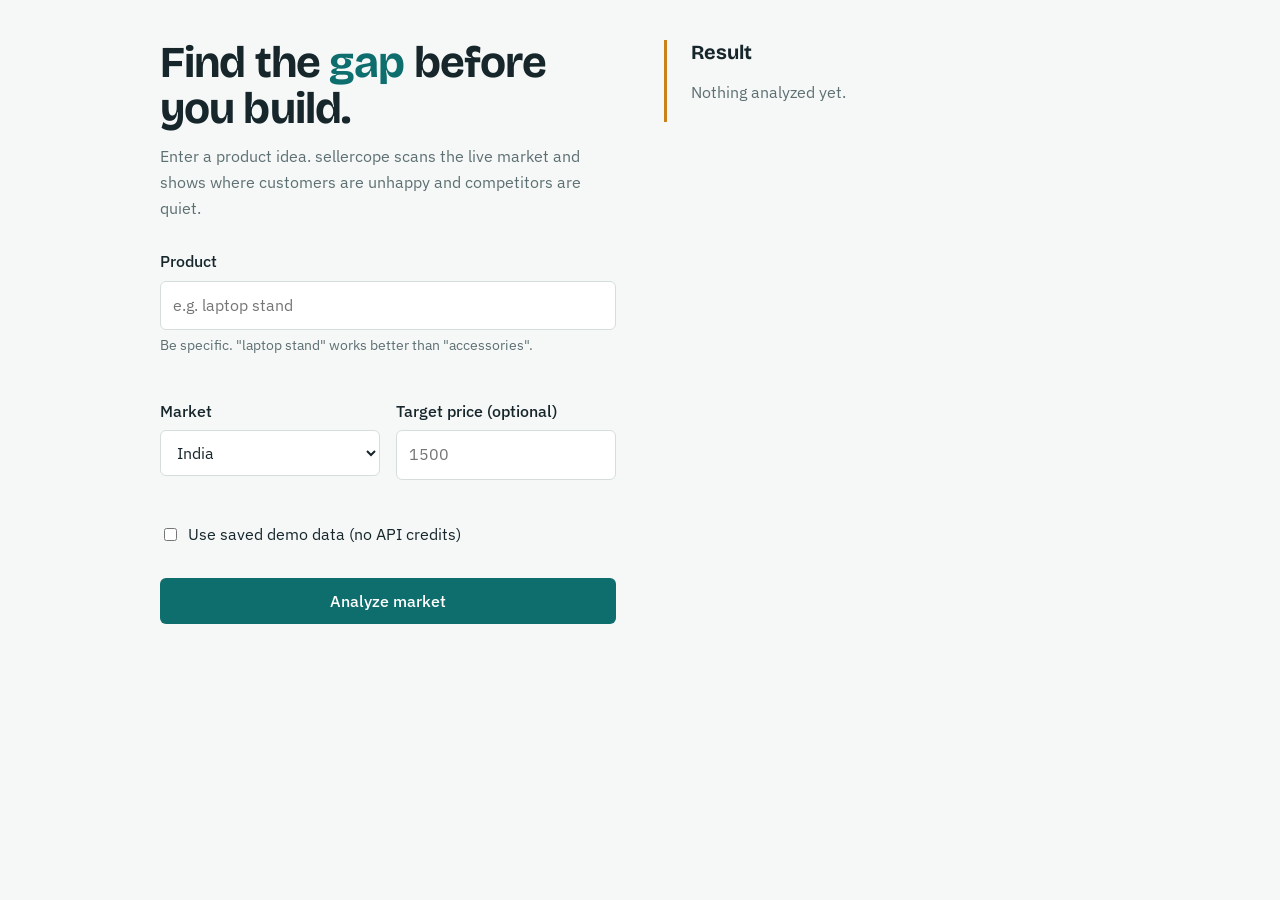
==== app/static/index.html @ c472aa49 "Restructure into app/ layout, implement cached SerpApi client with tests" ====
<!DOCTYPE html>
<html lang="en">
<head>
<meta charset="utf-8">
<meta name="viewport" content="width=device-width, initial-scale=1">
<title>sellerScope</title>
<link rel="preconnect" href="https://fonts.googleapis.com">
<link rel="preconnect" href="https://fonts.gstatic.com" crossorigin>
<link href="https://fonts.googleapis.com/css2?family=Bricolage+Grotesque:wght@500;700&family=IBM+Plex+Sans:wght@400;500&display=swap" rel="stylesheet">
<style>
:root{--ink:#16262b;--paper:#f6f8f7;--line:#d5dedb;--teal:#0e6e6e;--amber:#c9821a;--err:#b3261e;--muted:#5d6f72}
*{box-sizing:border-box}
body{margin:0;background:var(--paper);color:var(--ink);font:16px/1.6 "IBM Plex Sans",system-ui,sans-serif}
main{max-width:1000px;margin:0 auto;padding:40px 20px 80px;display:grid;grid-template-columns:minmax(0,1fr) minmax(0,1fr);gap:48px}
@media(max-width:800px){main{grid-template-columns:1fr;gap:32px}}
h1{font:700 44px/1.05 "Bricolage Grotesque",sans-serif;margin:0 0 12px;letter-spacing:-.02em}
h1 span{color:var(--teal)}
.lede{color:var(--muted);margin:0 0 28px;max-width:44ch}
label{display:block;font-weight:500;margin:18px 0 6px}
.hint{font-size:14px;color:var(--muted);margin:4px 0 0}
input[type=text],input[type=number],select{width:100%;padding:11px 12px;border:1px solid var(--line);border-radius:6px;background:#fff;font:inherit;color:inherit}
input:focus,select:focus,button:focus-visible{outline:2px solid var(--teal);outline-offset:1px}
.err{color:var(--err);font-size:14px;min-height:20px;margin:4px 0 0}
.row{display:grid;grid-template-columns:1fr 1fr;gap:16px}
.demo{display:flex;align-items:center;gap:8px;margin-top:18px;font-weight:400}
.demo input{width:auto}
button{margin-top:24px;width:100%;padding:13px;border:0;border-radius:6px;background:var(--teal);color:#fff;font:500 16px "IBM Plex Sans",sans-serif;cursor:pointer}
button:disabled{opacity:.6;cursor:wait}
aside{border-left:3px solid var(--amber);padding-left:24px;align-self:start}
aside h2{font:700 20px "Bricolage Grotesque",sans-serif;margin:0 0 8px}
#status{color:var(--muted)}
.stat{display:flex;justify-content:space-between;border-bottom:1px solid var(--line);padding:8px 0}
.stat b{font-weight:500}
pre{background:#fff;border:1px solid var(--line);border-radius:6px;padding:12px;font-size:12px;overflow:auto;max-height:260px}
@media(prefers-reduced-motion:no-preference){button{transition:opacity .2s}}
</style>
</head>
<body>
<main>

  <!-- SECTION 1: the form -->
  <section>
    <h1>Find the <span>gap</span> before you build.</h1>
    <p class="lede">Enter a product idea. sellercope scans the live market and shows where customers are unhappy and competitors are quiet.</p>

    <form id="f" novalidate>
      <label for="product">Product</label>
      <input id="product" type="text" maxlength="80" placeholder="e.g. laptop stand">
      <p class="hint">Be specific. "laptop stand" works better than "accessories".</p>
      <p class="err" id="e-product"></p>

      <div class="row">
        <div>
          <label for="market">Market</label>
          <select id="market">
            <option>India</option>
            <option>United States</option>
          </select>
        </div>
        <div>
          <label for="price">Target price (optional)</label>
          <input id="price" type="number" min="1" step="any" placeholder="1500">
          <p class="err" id="e-price"></p>
        </div>
      </div>

      <label class="demo"><input id="demo" type="checkbox"> Use saved demo data (no API credits)</label>
      <button id="go" type="submit">Analyze market</button>
      <p class="err" id="e-form"></p>
    </form>
  </section>

  <!-- SECTION 2: status and result summary -->
  <aside>
    <h2>Result</h2>
    <p id="status">Nothing analyzed yet.</p>
    <div id="summary"></div>
    <pre id="raw" hidden></pre>
  </aside>

</main>

<script>
const $ = id => document.getElementById(id);

// SECTION 3: client-side validation (fast feedback, saves a round trip)
function validate(){
  let ok = true;
  $('e-product').textContent = ''; $('e-price').textContent = ''; $('e-form').textContent = '';
  const product = $('product').value.replace(/\s+/g,' ').trim();
  const price = $('price').value;
  if (product.length < 2){ $('e-product').textContent = 'Enter a product with at least 2 characters.'; ok = false; }
  if (price !== '' && !(Number(price) > 0)){ $('e-price').textContent = 'Enter a price above 0, or leave it empty.'; ok = false; }
  return ok ? { product, market: $('market').value,
                target_price: price === '' ? null : Number(price),
                demo_mode: $('demo').checked } : null;
}

// SECTION 4: loading state (analysis can take 15-40 s with live data)
function setLoading(on){
  $('go').disabled = on;
  $('go').textContent = on ? 'Collecting market data...' : 'Analyze market';
  if (on) $('status').textContent = 'Working. Live analysis can take up to 40 seconds.';
}

// SECTION 5: submit -> backend -> render
$('f').addEventListener('submit', async e => {
  e.preventDefault();
  const body = validate();
  if (!body) return;
  setLoading(true);
  try {
    const res = await fetch('/api/analyze', {
      method: 'POST', headers: {'Content-Type':'application/json'}, body: JSON.stringify(body)
    });
    const data = await res.json();
    if (!res.ok) throw new Error(readError(data));
    render(data);
  } catch (err){
    $('e-form').textContent = err.message;
    $('status').textContent = 'The analysis did not finish.';
  } finally { setLoading(false); }
});

// SECTION 6: turn FastAPI errors (string or 422 list) into one readable message
function readError(d){
  if (typeof d.detail === 'string') return d.detail;
  if (Array.isArray(d.detail)) return d.detail.map(x => x.msg).join('. ');
  return 'Something went wrong. Try again.';
}

// SECTION 7: show that the contract arrived intact
function render(d){
  if (!d.products || d.products.length === 0){
    $('status').textContent = 'No market data found. Try a broader product name.';
    $('summary').innerHTML = ''; $('raw').hidden = true; return;
  }
  $('status').textContent = `Analysis for "${d.query.product}" in ${d.query.market}`;
  const rows = [['Competitor products', d.products.length], ['Pain points', (d.pain_points||[]).length],
                ['Opportunities', (d.opportunities||[]).length]];
  $('summary').innerHTML = rows.map(r => `<div class="stat"><span>${r[0]}</span><b>${r[1]}</b></div>`).join('');
  $('raw').hidden = false; $('raw').textContent = JSON.stringify(d, null, 2);
}
</script>
</body>
</html>
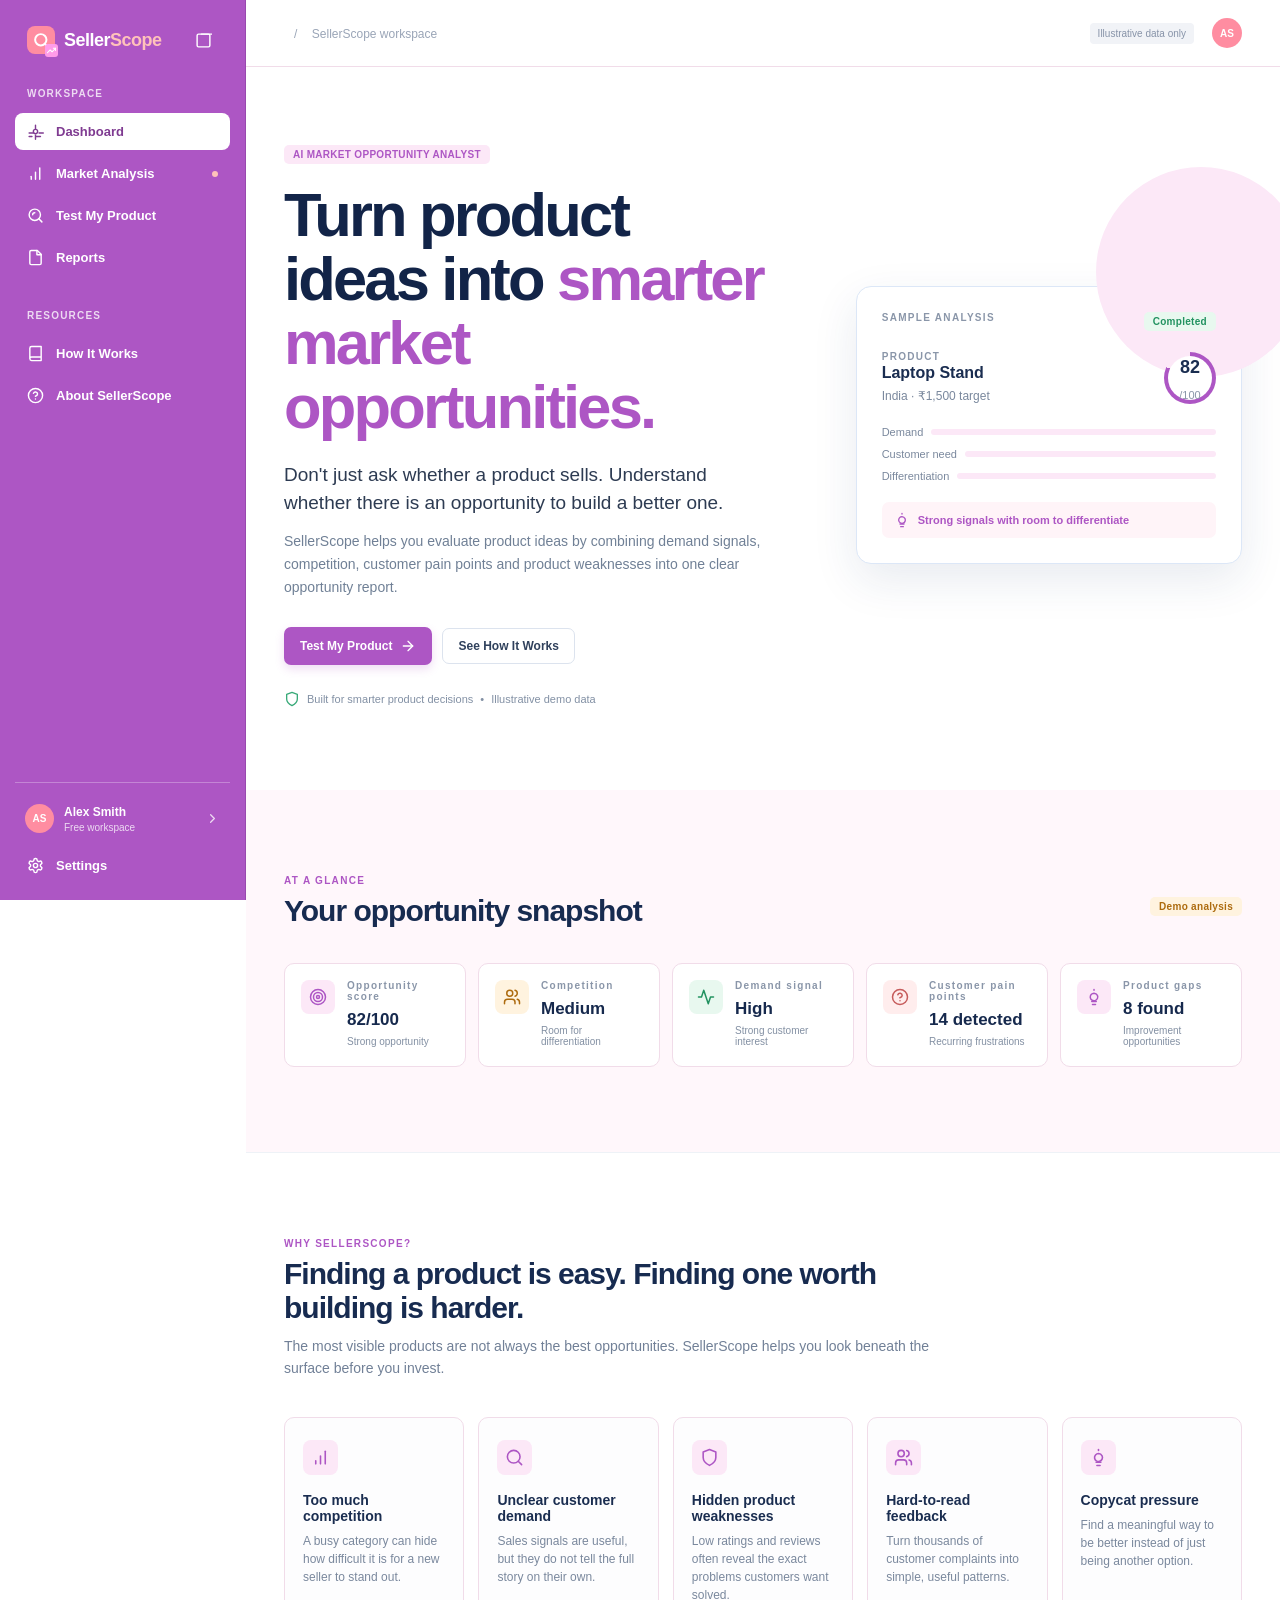
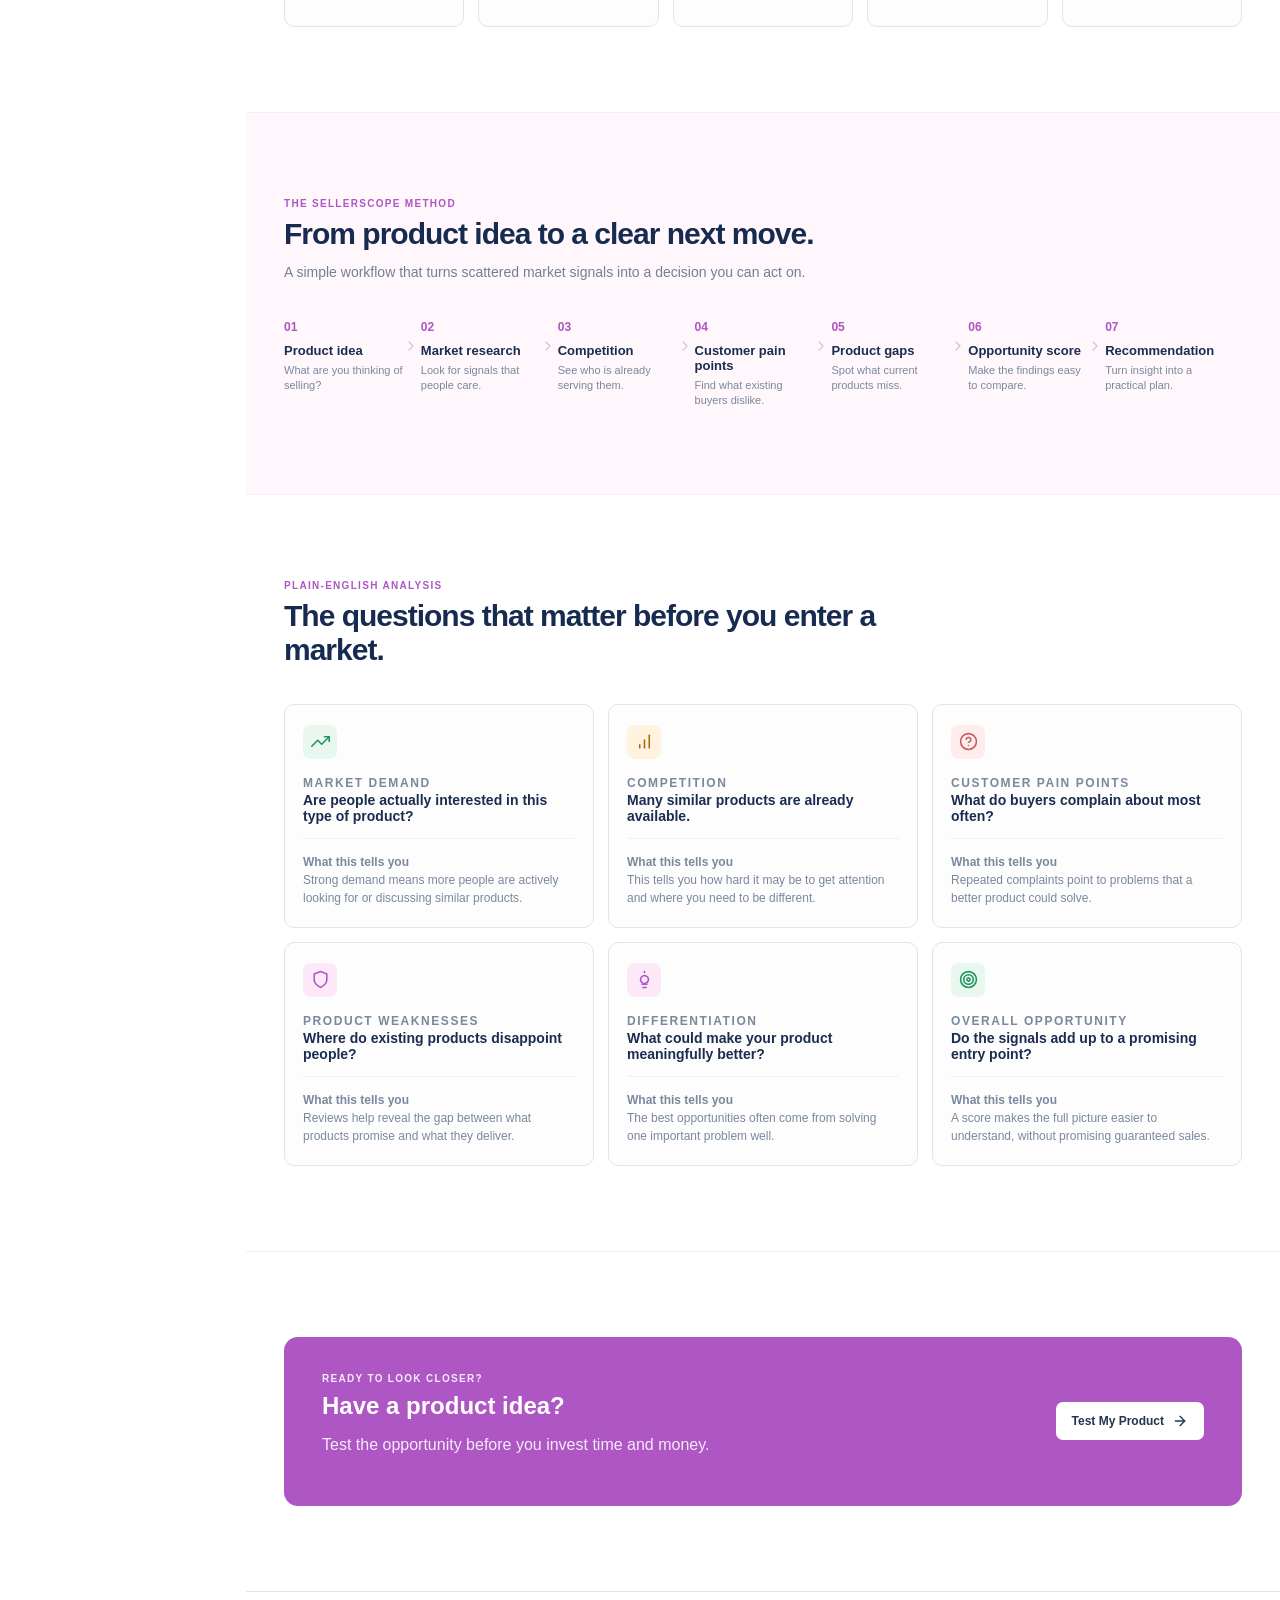
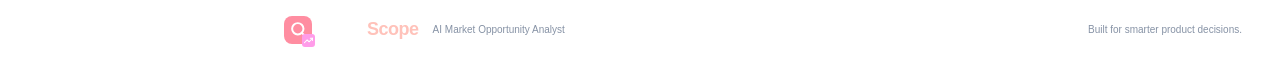
==== commit db887119: "Frontend: convert design from Next.js/React to plain HTML/CSS/JS, fix layout and content issues, add" ====
--- a/app/static/index.html
+++ b/app/static/index.html
@@ -1,146 +1,1929 @@
 <!DOCTYPE html>
 <html lang="en">
 <head>
-<meta charset="utf-8">
-<meta name="viewport" content="width=device-width, initial-scale=1">
-<title>sellerScope</title>
-<link rel="preconnect" href="https://fonts.googleapis.com">
-<link rel="preconnect" href="https://fonts.gstatic.com" crossorigin>
-<link href="https://fonts.googleapis.com/css2?family=Bricolage+Grotesque:wght@500;700&family=IBM+Plex+Sans:wght@400;500&display=swap" rel="stylesheet">
-<style>
-:root{--ink:#16262b;--paper:#f6f8f7;--line:#d5dedb;--teal:#0e6e6e;--amber:#c9821a;--err:#b3261e;--muted:#5d6f72}
-*{box-sizing:border-box}
-body{margin:0;background:var(--paper);color:var(--ink);font:16px/1.6 "IBM Plex Sans",system-ui,sans-serif}
-main{max-width:1000px;margin:0 auto;padding:40px 20px 80px;display:grid;grid-template-columns:minmax(0,1fr) minmax(0,1fr);gap:48px}
-@media(max-width:800px){main{grid-template-columns:1fr;gap:32px}}
-h1{font:700 44px/1.05 "Bricolage Grotesque",sans-serif;margin:0 0 12px;letter-spacing:-.02em}
-h1 span{color:var(--teal)}
-.lede{color:var(--muted);margin:0 0 28px;max-width:44ch}
-label{display:block;font-weight:500;margin:18px 0 6px}
-.hint{font-size:14px;color:var(--muted);margin:4px 0 0}
-input[type=text],input[type=number],select{width:100%;padding:11px 12px;border:1px solid var(--line);border-radius:6px;background:#fff;font:inherit;color:inherit}
-input:focus,select:focus,button:focus-visible{outline:2px solid var(--teal);outline-offset:1px}
-.err{color:var(--err);font-size:14px;min-height:20px;margin:4px 0 0}
-.row{display:grid;grid-template-columns:1fr 1fr;gap:16px}
-.demo{display:flex;align-items:center;gap:8px;margin-top:18px;font-weight:400}
-.demo input{width:auto}
-button{margin-top:24px;width:100%;padding:13px;border:0;border-radius:6px;background:var(--teal);color:#fff;font:500 16px "IBM Plex Sans",sans-serif;cursor:pointer}
-button:disabled{opacity:.6;cursor:wait}
-aside{border-left:3px solid var(--amber);padding-left:24px;align-self:start}
-aside h2{font:700 20px "Bricolage Grotesque",sans-serif;margin:0 0 8px}
-#status{color:var(--muted)}
-.stat{display:flex;justify-content:space-between;border-bottom:1px solid var(--line);padding:8px 0}
-.stat b{font-weight:500}
-pre{background:#fff;border:1px solid var(--line);border-radius:6px;padding:12px;font-size:12px;overflow:auto;max-height:260px}
-@media(prefers-reduced-motion:no-preference){button{transition:opacity .2s}}
-</style>
+  <meta charset="utf-8">
+  <meta name="viewport" content="width=device-width, initial-scale=1">
+  <title>SellerScope — AI Market Opportunity Analyst</title>
+  <style>
+    @import 'tailwindcss';
+    @import 'tw-animate-css';
+    @import 'shadcn/tailwind.css';
+
+    :root {
+      --background: #ffffff;
+      --foreground: #172033;
+      --card: #ffffff;
+      --card-foreground: #172033;
+      --border: #f1dce9;
+      --primary: #ad56c4;
+      --primary-foreground: #ffffff;
+      --muted-foreground: #6b7890;
+      --radius: .75rem;
+    }
+
+    * { box-sizing: border-box; }
+    html { scroll-behavior: smooth; }
+    body { margin: 0; background: var(--background); color: var(--foreground); font-family: Arial, Helvetica, sans-serif; }
+    button, input, textarea, select { font: inherit; }
+    button { cursor: pointer; }
+
+    .app-shell { min-height: 100vh; display: flex; }
+    .sidebar { width: 246px; background: #ad56c4; border-right: 1px solid #9949ae; padding: 25px 15px 16px; display: flex; flex-direction: column; flex-shrink: 0; position: fixed; inset: 0 auto 0 0; z-index: 20; transition: width .22s ease, padding .22s ease, transform .2s ease; overflow: visible; }
+    .sidebar-top { padding: 0 12px 33px; display: flex; align-items: center; justify-content: space-between; }
+    .brand { display: flex; align-items: center; gap: 9px; font-weight: 750; letter-spacing: -.5px; font-size: 18px; color: #ffffff; }
+    .brand-accent { color: #ffc2ba; }
+    .brand-mark { position: relative; width: 28px; height: 28px; border-radius: 8px; background: #ff8da1; color: #ffffff; display: inline-flex; align-items: center; justify-content: center; z-index: 1; }
+    .brand-mark svg:last-child { position: absolute; right: -3px; bottom: -3px; background: #ff9ce9; color: #ffffff; border-radius: 3px; padding: 2px; width: 13px; height: 13px; }
+    .sidebar-controls { display: flex; align-items: center; gap: 6px; }
+    .sidebar-toggle, .close-mobile { width: 30px; height: 30px; display: grid; place-items: center; border: 0; border-radius: 7px; background: transparent; color: #ffffff; }
+    .sidebar-toggle:hover, .close-mobile:hover { background: rgba(255,255,255,.16); }
+    .sidebar-section { display: flex; flex-direction: column; gap: 5px; }
+    .sidebar-label { font-size: 10px; letter-spacing: .12em; color: #ffffff; opacity: .78; font-weight: 700; margin: 0 12px 9px; white-space: nowrap; overflow: visible; }
+    .resources { margin-top: 34px; }
+    .nav-item { border: 0; background: transparent; color: #ffffff; display: flex; align-items: center; gap: 12px; text-align: left; padding: 10px 12px; border-radius: 8px; font-size: 13px; font-weight: 600; width: 100%; transition: all .18s ease; white-space: nowrap; overflow: visible; }
+    .nav-item:hover, .nav-item.active { color: #7f3b91; background: #ffffff; }
+    .nav-item.active { font-weight: 700; }
+    .nav-dot { margin-left: auto; width: 6px; height: 6px; background: #ffc2ba; border-radius: 50%; }
+    .sidebar-bottom { margin-top: auto; border-top: 1px solid rgba(255,255,255,.28); padding-top: 13px; }
+    .profile { width: 100%; display: flex; align-items: center; gap: 10px; background: transparent; border: 0; text-align: left; padding: 8px 10px 14px; color: #ffffff; position: relative; z-index: 1; }
+    .profile strong, .profile small { display: block; }
+    .profile strong { font-size: 12px; }
+    .profile small { color: rgba(255,255,255,.78); font-size: 10px; margin-top: 3px; }
+    .profile svg { margin-left: auto; color: rgba(255,255,255,.78); }
+    .avatar, .top-avatar { display: grid; place-items: center; background: #ff8da1; color: #ffffff; border-radius: 50%; font-size: 10px; font-weight: 800; position: relative; z-index: 1; }
+    .avatar { width: 29px; height: 29px; }
+    .main { margin-left: 246px; width: calc(100% - 246px); min-width: 0; transition: margin-left .22s ease, width .22s ease; }
+    .topbar { height: 67px; border-bottom: 1px solid var(--border); background: rgba(255,255,255,.9); display: flex; align-items: center; justify-content: space-between; padding: 0 38px; position: sticky; top: 0; z-index: 10; backdrop-filter: blur(12px); }
+    .topbar-title { font-weight: 700; font-size: 13px; }
+    .topbar-muted, .topbar-divider { color: #9aa5b7; font-size: 12px; }
+    .topbar-divider { margin: 0 10px; }
+    .topbar-right { display: flex; align-items: center; gap: 18px; position: relative; z-index: 1; }
+    .demo-label { font-size: 10px; color: #8793a8; }
+    .top-avatar { width: 30px; height: 30px; }
+    .mobile-menu, .close-mobile { display: none; }
+    .content { max-width: 1440px; margin: 0 auto; }
+
+    .hero { max-width: 1180px; margin: 0 auto; padding: 77px 38px 83px; display: grid; grid-template-columns: 1.12fr .88fr; gap: 80px; align-items: center; }
+    .hero-copy h1 { font-size: clamp(38px, 4.8vw, 62px); letter-spacing: -2.8px; line-height: 1.04; margin: 19px 0 22px; color: #122448; }
+    .hero-copy h1 span { color: #ad56c4; }
+    .hero-lede { font-size: 19px; line-height: 1.5; max-width: 590px; color: #2d3b52; margin: 0 0 12px; }
+    .hero-body { color: #708096; max-width: 575px; line-height: 1.65; font-size: 14px; margin: 0; }
+    .eyebrow { color: #8a96a9; font-size: 10px; letter-spacing: .13em; font-weight: 800; margin: 0 0 8px; }
+    .blue-text { color: #ad56c4; }
+    .hero-actions, .header-actions { display: flex; align-items: center; gap: 10px; margin-top: 28px; }
+    .button { display: inline-flex; gap: 8px; align-items: center; justify-content: center; border: 1px solid transparent; border-radius: 7px; padding: 10px 15px; font-size: 12px; font-weight: 700; transition: all .18s ease; }
+    .button:hover { transform: translateY(-1px); }
+    .button-primary { color: #fff; background: #ad56c4; box-shadow: 0 4px 10px rgba(173,86,196,.2); }
+    .button-primary:hover { background: #9949ae; }
+    .button-secondary { color: #30415c; background: #fff; border-color: #dce3ee; }
+    .button-light { background: white; color: #20364f; }
+    .trust-row { display: flex; align-items: center; gap: 7px; color: #8290a4; font-size: 11px; margin-top: 26px; }
+    .trust-row svg { color: #39aa79; }
+    .hero-visual { border: 1px solid #dce7f7; border-radius: 15px; background: #fff; padding: 25px; box-shadow: 0 16px 45px rgba(33,63,111,.1); position: relative; }
+    .hero-visual:before { content: ''; position: absolute; width: 210px; height: 210px; border-radius: 50%; background: #fce8f7; top: -120px; right: -65px; z-index: 0; }
+    .visual-top, .visual-product, .panel-heading, .section-title-row, .page-header { display: flex; justify-content: space-between; align-items: flex-start; position: relative; z-index: 1; }
+    .badge { display: inline-flex; align-items: center; gap: 6px; padding: 4px 9px; border-radius: 5px; font-size: 10px; font-weight: 700; letter-spacing: .03em; }
+    .badge-dot { width: 5px; height: 5px; border-radius: 50%; background: currentColor; }
+    .badge-blue { background: #fce8f7; color: #ad56c4; }
+    .badge-green { background: #e8f8ef; color: #229260; }
+    .badge-amber { background: #fff3df; color: #ad6b0f; }
+    .badge-gray { background: #f1f3f7; color: #8793a8; }
+    .badge-red { background: #ffeded; color: #c65c5c; }
+    .visual-product { gap: 16px; margin-top: 20px; align-items: center; overflow: visible; }
+    .visual-product > div:first-child p { margin: 0; }
+    .visual-product strong { display: block; font-size: 16px; color: #1a2d50; margin: 2px 0 4px; }
+    .visual-product span { color: #7a889d; font-size: 12px; }
+    .score-ring { width: 52px; height: 52px; border-radius: 50%; background: conic-gradient(#ad56c4 0deg, #ad56c4 295deg, #fce8f7 295deg); display: grid; place-items: center; flex-shrink: 0; position: relative; z-index: 1; }
+    .score-ring:after { content: ''; position: absolute; inset: 4px; background: #fff; border-radius: 50%; }
+    .score-ring strong { position: relative; z-index: 1; font-size: 18px; color: #1a2d50; }
+    .score-ring span { position: relative; z-index: 1; font-size: 11px; color: #8a96a9; }
+    .mini-bars { display: flex; flex-direction: column; gap: 10px; margin-top: 22px; }
+    .mini-bars > div { display: flex; align-items: center; gap: 8px; font-size: 11px; color: #7a889d; }
+    .mini-bars i { height: 6px; background: #fce8f7; border-radius: 3px; flex: 1; display: block; }
+    .visual-note { display: flex; gap: 8px; align-items: center; margin-top: 20px; font-size: 11px; color: #ad56c4; font-weight: 700; background: #fff4f8; padding: 10px 12px; border-radius: 7px; }
+
+    .section { padding: 85px max(38px, calc((100% - 1180px)/2)); }
+    .light-section { background: #fff; border-top: 1px solid #eef2f7; border-bottom: 1px solid #eef2f7; }
+    .section-heading { max-width: 680px; margin-bottom: 37px; }
+    .section-heading h2, .section-title-row h2 { font-size: 30px; letter-spacing: -1px; margin: 0 0 10px; color: #172b50; }
+    .section-heading > p:last-child { color: #718097; line-height: 1.6; font-size: 14px; margin: 0; }
+    .section-title-row { margin-bottom: 25px; align-items: center; }
+    .metric-grid { display: grid; grid-template-columns: repeat(5, 1fr); gap: 12px; overflow: visible; }
+    .metric-card { background: #fff; border: 1px solid var(--border); border-radius: 10px; padding: 16px; display: flex; gap: 12px; min-height: 104px; min-width: 0; overflow: visible; }
+    .dashboard-preview { background: #fff7fb; }
+    .metric-icon, .analysis-icon { display: grid; place-items: center; width: 34px; height: 34px; border-radius: 8px; flex-shrink: 0; }
+    .tone-blue { color: #ad56c4; background: #fce8f7; }
+    .tone-green { color: #229260; background: #e8f8ef; }
+    .tone-amber { color: #ad6b0f; background: #fff3df; }
+    .tone-red { color: #c65c5c; background: #ffeded; }
+    .metric-value { display: block; color: #16294d; margin: 2px 0 6px; font-size: 17px; }
+    .metric-detail { color: #8390a3; margin: 0; font-size: 10px; }
+    .problem-grid { display: grid; grid-template-columns: repeat(5, 1fr); gap: 14px; }
+    .problem-card { padding: 22px 18px; border: 1px solid var(--border); border-radius: 10px; background: #fdfdfe; }
+    .problem-icon { display: grid; place-items: center; width: 35px; height: 35px; border-radius: 8px; background: #fce8f7; color: #ad56c4; margin-bottom: 17px; }
+    .problem-card h3 { font-size: 14px; color: #1a2d50; margin: 0 0 8px; }
+    .problem-card p { color: #7a889d; line-height: 1.5; font-size: 12px; margin: 0; }
+    .workflow-section { background: #fff7fb; border-top-color: #f1dce9; border-bottom-color: #f1dce9; }
+    .workflow { display: grid; grid-template-columns: repeat(7, 1fr); gap: 0; }
+    .workflow-step { position: relative; padding-right: 18px; min-width: 0; }
+    .step-number, .how-num { color: #ad56c4; font-weight: 800; font-size: 12px; margin-bottom: 9px; }
+    .workflow-step h3 { font-size: 13px; color: #1a2d50; margin: 0 0 5px; }
+    .workflow-step p { color: #7a889d; font-size: 11px; line-height: 1.4; margin: 0; }
+    .step-arrow { position: absolute; right: 2px; top: 18px; color: #c5cdd9; }
+    .analysis-cards { display: grid; grid-template-columns: repeat(3, 1fr); gap: 14px; }
+    .analysis-card { padding: 20px 18px; border: 1px solid var(--border); border-radius: 10px; background: #fdfdfe; }
+    .analysis-icon { margin-bottom: 15px; }
+    .analysis-card h3 { font-size: 14px; color: #1a2d50; margin: 0 0 8px; }
+    .card-divider { height: 1px; background: #eef2f7; margin: 14px 0; }
+    .analysis-card p { color: #7a889d; font-size: 12px; line-height: 1.5; margin: 0; }
+    .cta-section { background: #ad56c4; border-radius: 14px; padding: 36px 38px; display: flex; align-items: center; justify-content: space-between; margin: 85px max(38px, calc((100% - 1180px)/2)); color: #fff; }
+    .cta-section h2 { color: #fff; margin: 5px 0 8px; }
+    .cta-section p { color: rgba(255,255,255,.88); }
+
+    .page-content { padding: 42px max(38px, calc((100% - 1180px)/2)) 75px; }
+    .page-header { margin-bottom: 24px; align-items: center; }
+    .page-header h1 { font-size: 32px; letter-spacing: -1.3px; margin: 5px 0 7px; color: #162b51; }
+    .page-header p:not(.eyebrow) { color: #7a899d; font-size: 13px; margin: 0; }
+    .demo-label { background: #f1f3f7; padding: 5px 8px; border-radius: 4px; }
+    .analysis-status { display: flex; gap: 9px; align-items: center; color: #8a96a9; font-size: 11px; margin: -9px 0 23px; }
+    .content-grid { display: grid; grid-template-columns: 1.45fr 1fr; gap: 16px; margin-top: 16px; }
+    .panel { background: #fff; border: 1px solid var(--border); border-radius: 11px; padding: 23px; min-width: 0; overflow: visible; }
+    .panel-heading { gap: 15px; margin-bottom: 24px; }
+    .panel-heading h2 { font-size: 18px; color: #203453; letter-spacing: -.4px; margin: 0 0 6px; }
+    .panel-heading p:not(.eyebrow) { color: #8390a3; font-size: 12px; margin: 0; line-height: 1.45; }
+    .chart-wrap { height: 240px; }
+    .chart-grid { display: flex; height: 100%; }
+    .chart-y { width: 30px; display: flex; flex-direction: column; justify-content: space-between; color: #a1acbc; font-size: 10px; padding: 3px 0 25px; }
+    .chart-area { flex: 1; display: flex; flex-direction: column; background: repeating-linear-gradient(to bottom, transparent 0, transparent 47px, #eff2f6 48px); }
+    .chart-area svg { width: 100%; height: calc(100% - 25px); }
+    .chart-x { display: flex; justify-content: space-between; color: #a1acbc; font-size: 10px; padding: 7px 0 0; }
+    .meaning-box { border-left: 3px solid #ff8da1; padding: 11px 14px; background: #fff4f8; border-radius: 0 7px 7px 0; margin-top: 20px; }
+    .meaning-box strong { color: #344968; font-size: 11px; }
+    .meaning-box p { color: #718097; font-size: 12px; line-height: 1.5; margin: 5px 0 9px; }
+    .meaning-box span { display: flex; gap: 6px; align-items: center; color: #ad56c4; font-size: 10px; font-weight: 700; white-space: normal; overflow: visible; }
+    .big-score { display: flex; align-items: center; gap: 18px; margin: 28px 0 30px; }
+    .big-score h3 { margin: 0 0 4px; color: #1a2d50; font-size: 16px; }
+    .big-score p { color: #7a889d; font-size: 12px; margin: 0; }
+    .score-ring.large { width: 90px; height: 90px; }
+    .score-ring.large:after { inset: 8px; }
+    .score-ring.large strong { font-size: 26px; }
+    .score-ring.large span { font-size: 13px; }
+    .score-breakdown { display: flex; flex-direction: column; gap: 14px; margin-top: 20px; }
+    .progress-row { display: flex; flex-direction: column; gap: 7px; }
+    .progress-label { display: flex; justify-content: space-between; font-size: 12px; color: #394b68; }
+    .progress-label strong { font-weight: 700; }
+    .progress-track { height: 8px; background: #f1f3f7; border-radius: 4px; overflow: hidden; }
+    .progress-fill { height: 100%; border-radius: 4px; transition: width .3s ease; }
+    .fill-blue { background: #ad56c4; }
+    .fill-green { background: #229260; }
+    .fill-amber { background: #ad6b0f; }
+    .disclaimer { color: #8a96a9; font-size: 10px; margin-top: 20px; }
+    .competition-scale { display: flex; align-items: center; gap: 10px; margin: 20px 0; font-size: 11px; color: #8a96a9; }
+    .competition-scale > div { flex: 1; display: flex; align-items: center; gap: 4px; position: relative; }
+    .competition-scale i { flex: 1; height: 6px; background: #f1f3f7; border-radius: 3px; }
+    .competition-scale i.active { background: #ad6b0f; }
+    .scale-marker { position: relative; font-weight: 700; color: #ad6b0f; font-size: 10px; }
+    .table-scroll { overflow-x: auto; }
+    table { width: 100%; border-collapse: collapse; font-size: 12px; }
+    th { text-align: left; color: #8a96a9; font-size: 10px; letter-spacing: .05em; font-weight: 700; padding: 10px 12px; border-bottom: 1px solid #eef2f7; }
+    td { padding: 12px; color: #394b68; border-bottom: 1px solid #f5f7fa; }
+    .strong-cell { font-weight: 700; color: #1a2d50; }
+    .table-action { border: 0; background: transparent; color: #ad56c4; font-size: 11px; font-weight: 600; padding: 4px 8px; cursor: pointer; }
+    .table-action:hover { background: #fce8f7; border-radius: 4px; }
+    .pain-list { display: flex; flex-direction: column; gap: 14px; }
+    .pain-row { display: flex; gap: 12px; }
+    .pain-rank { width: 24px; height: 24px; display: grid; place-items: center; background: #fce8f7; color: #ad56c4; border-radius: 6px; font-size: 11px; font-weight: 800; flex-shrink: 0; }
+    .pain-main { flex: 1; }
+    .gap-list { display: flex; flex-direction: column; gap: 12px; }
+    .gap-item { display: flex; gap: 10px; padding: 10px; background: #f5f8fd; border-radius: 7px; }
+    .gap-item svg { flex-shrink: 0; color: #ad56c4; }
+    .gap-item p { margin: 0; color: #394b68; font-size: 12px; line-height: 1.45; }
+    .recommendation { background: #fce8f7; border-radius: 11px; padding: 24px; margin-top: 20px; }
+    .recommendation h3 { color: #ad56c4; margin: 0 0 12px; font-size: 16px; }
+    .recommendation p { color: #394b68; font-size: 13px; line-height: 1.6; margin: 0 0 16px; }
+    .recommendation-columns { display: grid; grid-template-columns: 1fr 1fr; gap: 20px; }
+    .rec-card { background: #fff; padding: 16px; border-radius: 8px; }
+    .rec-card h4 { color: #1a2d50; margin: 0 0 8px; font-size: 13px; }
+    .rec-card ul { margin: 0; padding-left: 18px; color: #394b68; font-size: 12px; line-height: 1.6; }
+    .rec-card li { margin-bottom: 6px; }
+
+    .centered-header { text-align: center; justify-content: center; }
+    .centered-header > div { max-width: 650px; }
+    .test-layout { display: grid; grid-template-columns: 1.5fr .75fr; max-width: 920px; margin: 28px auto 0; gap: 18px; }
+    .form-panel { padding: 28px; }
+    .form-step { color: #9aa5b6; font-size: 11px; }
+    .form-panel form { display: flex; flex-direction: column; gap: 17px; }
+    .form-panel label { color: #394b68; font-size: 12px; font-weight: 700; display: flex; flex-direction: column; gap: 7px; }
+    .form-panel label span, .form-panel label small { color: #a0aaba; font-size: 10px; font-weight: 400; }
+    .demo-mode-label { display: flex; align-items: center; gap: 8px; flex-direction: row !important; }
+    .demo-mode-label input { width: auto; }
+    .demo-mode-label span { color: #394b68; font-size: 12px; font-weight: 400; }
+    .form-panel input, .form-panel textarea, .form-panel select, .search-input input { border: 1px solid #dce3ed; border-radius: 6px; padding: 11px 12px; color: #253958; outline: none; background: #fff; font-size: 12px; resize: vertical; }
+    .form-panel input:focus, .form-panel textarea:focus, .form-panel select:focus, .search-input input:focus { border-color: #e8a0d3; box-shadow: 0 0 0 3px #fce8f7; }
+    .form-row { display: grid; grid-template-columns: 1fr 1fr; gap: 14px; }
+    .submit-button { margin-top: 3px; padding: 12px; }
+    .submit-button:disabled { opacity: .7; cursor: wait; }
+    .spinner { width: 13px; height: 13px; border: 2px solid rgba(255,255,255,.4); border-top-color: white; border-radius: 50%; animation: spin .7s linear infinite; }
+    .loading-list { background: #f5f8fd; border-radius: 7px; padding: 11px 13px; display: flex; flex-direction: column; gap: 8px; font-size: 11px; color: #8290a4; }
+    .loading-list span:first-child { color: #2b9669; font-weight: 700; }
+    .loading-list span { display: flex; gap: 6px; align-items: center; }
+    .test-aside { background: #ad56c4; border-radius: 11px; color: #fff; padding: 27px; align-self: start; }
+    .aside-icon { width: 38px; height: 38px; display: grid; place-items: center; background: rgba(255,255,255,.13); border-radius: 9px; margin-bottom: 19px; }
+    .test-aside h3 { margin: 0 0 19px; font-size: 17px; }
+    .test-aside ul { list-style: none; padding: 0; margin: 0; display: flex; flex-direction: column; gap: 10px; }
+    .test-aside li { display: flex; gap: 8px; align-items: center; font-size: 12px; line-height: 1.5; }
+    .aside-note { display: flex; gap: 8px; align-items: flex-start; margin-top: 24px; font-size: 11px; color: rgba(255,255,255,.82); line-height: 1.5; padding-top: 20px; border-top: 1px solid rgba(255,255,255,.2); }
+
+    .report-toolbar { display: flex; align-items: center; gap: 12px; margin-bottom: 20px; }
+    .search-input { display: flex; align-items: center; gap: 8px; background: #fff; border: 1px solid #dce3ed; border-radius: 6px; padding: 8px 12px; flex: 1; }
+    .search-input input { border: 0; padding: 0; outline: none; background: transparent; flex: 1; }
+    .table-panel { padding: 0; }
+    .empty-hint { display: flex; gap: 14px; align-items: flex-start; margin-top: 24px; padding: 18px; background: #f5f8fd; border-radius: 10px; }
+    .empty-hint strong { color: #1a2d50; font-size: 13px; }
+    .empty-hint p { color: #7a889d; font-size: 12px; margin: 4px 0 0; }
+
+    .how-steps { display: grid; grid-template-columns: repeat(4, 1fr); gap: 20px; margin-bottom: 60px; }
+    .how-step { padding: 20px; border: 1px solid var(--border); border-radius: 10px; background: #fdfdfe; }
+    .how-num { color: #ad56c4; font-weight: 800; font-size: 12px; margin-bottom: 12px; }
+    .how-icon { width: 36px; height: 36px; display: grid; place-items: center; background: #fce8f7; color: #ad56c4; border-radius: 8px; margin-bottom: 14px; }
+    .how-step h2 { font-size: 14px; color: #1a2d50; margin: 0 0 8px; }
+    .how-step p { color: #7a889d; font-size: 12px; line-height: 1.5; margin: 0; }
+    .value-section { margin-top: 60px; }
+    .value-grid { display: grid; grid-template-columns: repeat(3, 1fr); gap: 16px; }
+    .value-card { padding: 22px; border: 1px solid var(--border); border-radius: 10px; background: #fdfdfe; display: flex; flex-direction: column; gap: 12px; }
+    .value-card svg { color: #ad56c4; }
+    .value-card p { margin: 0; color: #394b68; font-size: 13px; line-height: 1.5; }
+
+    footer { border-top: 1px solid var(--border); padding: 24px max(38px, calc((100% - 1180px)/2)); display: flex; align-items: center; gap: 14px; color: #8692a5; font-size: 10px; }
+    .footer-spacer { flex: 1; }
+    .mobile-nav { display: none; }
+
+    .sidebar-overlay { position: fixed; inset: 0; background: rgba(16,35,70,.22); border: 0; z-index: 15; }
+
+    @keyframes spin { to { transform: rotate(360deg); } }
+
+    .sidebar-collapsed .sidebar { width: 76px; padding-left: 12px; padding-right: 12px; }
+    .sidebar-collapsed .main { margin-left: 76px; width: calc(100% - 76px); }
+    .sidebar-collapsed .sidebar-top { padding-left: 10px; padding-right: 10px; justify-content: center; }
+    .sidebar-collapsed .brand > span:last-child, .sidebar-collapsed .sidebar-label, .sidebar-collapsed .nav-item > span:not(.nav-dot), .sidebar-collapsed .profile > span:not(.avatar), .sidebar-collapsed .profile > svg { display: none; }
+    .sidebar-collapsed .nav-item, .sidebar-collapsed .profile { justify-content: center; padding-left: 10px; padding-right: 10px; position: relative; z-index: 1; }
+    .sidebar-collapsed .nav-item { position: relative; z-index: 1; }
+    .sidebar-collapsed .nav-dot { position: absolute; top: 8px; right: 9px; margin: 0; z-index: 1; }
+    .sidebar-collapsed .resources { margin-top: 26px; }
+    .sidebar-collapsed .sidebar-bottom { padding-top: 13px; }
+    .sidebar-collapsed .sidebar-toggle { transform: rotate(180deg); }
+
+    @media (max-width: 1100px) {
+      .metric-grid { grid-template-columns: repeat(3, 1fr); }
+      .problem-grid { grid-template-columns: repeat(3, 1fr); }
+      .hero { gap: 40px; }
+      .workflow { grid-template-columns: repeat(4, 1fr); row-gap: 24px; }
+      .workflow-step:nth-child(4) .step-arrow { display: none; }
+    }
+
+    @media (max-width: 800px) {
+      .sidebar { transform: translateX(-100%); transition: transform .2s ease; box-shadow: 12px 0 30px rgba(19,45,85,.12); }
+      .sidebar.open { transform: translateX(0); }
+      .close-mobile { display: block; }
+      .main { margin-left: 0; width: 100%; padding-bottom: 61px; }
+      .topbar { padding: 0 19px; height: 58px; }
+      .mobile-menu { display: block; margin-right: 10px; }
+      .topbar > div:first-of-type { display: flex; align-items: center; flex: 1; }
+      .topbar-muted, .topbar-divider, .topbar-right .demo-label { display: none; }
+      .content { width: 100%; }
+      .hero { grid-template-columns: 1fr; padding: 55px 22px 62px; gap: 40px; }
+      .hero-copy h1 { font-size: 43px; }
+      .hero-visual { max-width: 530px; }
+      .section, .page-content { padding-left: 22px; padding-right: 22px; }
+      .section { padding-top: 62px; padding-bottom: 62px; }
+      .section-heading h2, .section-title-row h2 { font-size: 25px; }
+      .metric-grid { grid-template-columns: repeat(2, 1fr); }
+      .problem-grid { grid-template-columns: repeat(2, 1fr); }
+      .analysis-cards { grid-template-columns: repeat(2, 1fr); }
+      .workflow { grid-template-columns: repeat(2, 1fr); }
+      .step-arrow { display: none; }
+      .cta-section { margin: 58px 22px; padding: 28px; gap: 24px; align-items: flex-start; flex-direction: column; }
+      .page-header { align-items: flex-start; gap: 18px; flex-direction: column; }
+      .header-actions { margin-top: 0; }
+      .content-grid { grid-template-columns: 1fr; }
+      .test-layout { grid-template-columns: 1fr; }
+      .test-aside { order: -1; }
+      .how-steps { grid-template-columns: repeat(2, 1fr); margin-bottom: 60px; }
+      .value-grid { grid-template-columns: 1fr; }
+      .mobile-nav { display: flex; position: fixed; bottom: 0; left: 0; right: 0; height: 61px; background: rgba(255,255,255,.96); border-top: 1px solid var(--border); z-index: 14; justify-content: space-around; padding: 5px 5px; backdrop-filter: blur(12px); }
+      .mobile-nav button { border: 0; background: transparent; color: #8a96a9; display: flex; flex-direction: column; align-items: center; gap: 4px; font-size: 10px; font-weight: 600; padding: 6px 10px; border-radius: 6px; }
+      .mobile-nav button.active { color: #ad56c4; background: #fce8f7; }
+      .sidebar-collapsed .sidebar { width: 246px; padding: 25px 15px 16px; }
+      .sidebar-collapsed .main { margin-left: 0; width: 100%; }
+      .sidebar-collapsed .sidebar-top { padding: 0 12px 33px; justify-content: space-between; }
+      .sidebar-collapsed .brand > span:last-child, .sidebar-collapsed .sidebar-label, .sidebar-collapsed .nav-item > span:not(.nav-dot), .sidebar-collapsed .profile > span:not(.avatar), .sidebar-collapsed .profile > svg { display: block; }
+      .sidebar-collapsed .nav-item, .sidebar-collapsed .profile { justify-content: flex-start; padding-left: 12px; padding-right: 12px; }
+      .sidebar-collapsed .nav-dot { position: static; margin-left: auto; }
+      .sidebar-toggle { display: none; }
+    }
+
+    @media (max-width: 520px) {
+      .hero-copy h1 { font-size: 38px; }
+      .hero-lede { font-size: 17px; }
+      .hero-actions { flex-direction: column; align-items: stretch; }
+      .hero-actions .button { width: 100%; }
+      .metric-grid, .problem-grid, .analysis-cards, .workflow, .how-steps { grid-template-columns: 1fr; }
+      .section-title-row { align-items: flex-start; gap: 15px; flex-direction: column; }
+      .panel { padding: 18px; }
+      .panel-heading { flex-direction: column; }
+      .recommendation { flex-direction: column; }
+      .recommendation-columns { gap: 20px; flex-direction: column; }
+      .form-row { grid-template-columns: 1fr; }
+      .topbar-title { font-size: 12px; }
+      .page-header h1 { font-size: 28px; }
+      .big-score { align-items: flex-start; flex-direction: column; }
+      .score-ring.large { width: 100px; height: 100px; }
+      .score-ring.large:after { inset: 8px; }
+    }
+
+    @media (prefers-reduced-motion: reduce) {
+      *, *:before, *:after { scroll-behavior: auto!important; transition: none!important; animation: none!important; }
+    }
+
+    .hidden { display: none !important; }
+  </style>
 </head>
 <body>
-<main>
-
-  <!-- SECTION 1: the form -->
-  <section>
-    <h1>Find the <span>gap</span> before you build.</h1>
-    <p class="lede">Enter a product idea. sellercope scans the live market and shows where customers are unhappy and competitors are quiet.</p>
-
-    <form id="f" novalidate>
-      <label for="product">Product</label>
-      <input id="product" type="text" maxlength="80" placeholder="e.g. laptop stand">
-      <p class="hint">Be specific. "laptop stand" works better than "accessories".</p>
-      <p class="err" id="e-product"></p>
-
-      <div class="row">
-        <div>
-          <label for="market">Market</label>
-          <select id="market">
-            <option>India</option>
-            <option>United States</option>
-          </select>
+  <div class="app-shell" id="app-shell">
+    <aside class="sidebar" id="sidebar">
+      <div class="sidebar-top">
+        <div class="brand">
+          <span class="brand-mark">
+            <svg width="17" height="17" viewBox="0 0 24 24" fill="none" stroke="currentColor" stroke-width="2.8" stroke-linecap="round" stroke-linejoin="round">
+              <circle cx="11" cy="11" r="8"></circle>
+              <path d="m21 21-4.3-4.3"></path>
+            </svg>
+            <svg width="14" height="14" viewBox="0 0 24 24" fill="none" stroke="currentColor" stroke-width="2.8" stroke-linecap="round" stroke-linejoin="round">
+              <polyline points="23 6 13.5 15.5 8.5 10.5 1 18"></polyline>
+              <polyline points="17 6 23 6 23 12"></polyline>
+            </svg>
+          </span>
+          <span>Seller<span class="brand-accent">Scope</span></span>
         </div>
-        <div>
-          <label for="price">Target price (optional)</label>
-          <input id="price" type="number" min="1" step="any" placeholder="1500">
-          <p class="err" id="e-price"></p>
+        <div class="sidebar-controls">
+          <button class="sidebar-toggle" id="sidebar-toggle" aria-label="Collapse sidebar">
+            <svg width="17" height="17" viewBox="0 0 24 24" fill="none" stroke="currentColor" stroke-width="2" stroke-linecap="round" stroke-linejoin="round">
+              <rect width="18" height="18" x="3" y="3" rx="2" ry="2"></rect>
+              <path d="m9 3 18 0"></path>
+            </svg>
+          </button>
         </div>
       </div>
-
-      <label class="demo"><input id="demo" type="checkbox"> Use saved demo data (no API credits)</label>
-      <button id="go" type="submit">Analyze market</button>
-      <p class="err" id="e-form"></p>
-    </form>
-  </section>
-
-  <!-- SECTION 2: status and result summary -->
-  <aside>
-    <h2>Result</h2>
-    <p id="status">Nothing analyzed yet.</p>
-    <div id="summary"></div>
-    <pre id="raw" hidden></pre>
-  </aside>
-
-</main>
-
-<script>
-const $ = id => document.getElementById(id);
-
-// SECTION 3: client-side validation (fast feedback, saves a round trip)
-function validate(){
-  let ok = true;
-  $('e-product').textContent = ''; $('e-price').textContent = ''; $('e-form').textContent = '';
-  const product = $('product').value.replace(/\s+/g,' ').trim();
-  const price = $('price').value;
-  if (product.length < 2){ $('e-product').textContent = 'Enter a product with at least 2 characters.'; ok = false; }
-  if (price !== '' && !(Number(price) > 0)){ $('e-price').textContent = 'Enter a price above 0, or leave it empty.'; ok = false; }
-  return ok ? { product, market: $('market').value,
-                target_price: price === '' ? null : Number(price),
-                demo_mode: $('demo').checked } : null;
-}
-
-// SECTION 4: loading state (analysis can take 15-40 s with live data)
-function setLoading(on){
-  $('go').disabled = on;
-  $('go').textContent = on ? 'Collecting market data...' : 'Analyze market';
-  if (on) $('status').textContent = 'Working. Live analysis can take up to 40 seconds.';
-}
-
-// SECTION 5: submit -> backend -> render
-$('f').addEventListener('submit', async e => {
-  e.preventDefault();
-  const body = validate();
-  if (!body) return;
-  setLoading(true);
-  try {
-    const res = await fetch('/api/analyze', {
-      method: 'POST', headers: {'Content-Type':'application/json'}, body: JSON.stringify(body)
+      <div class="sidebar-section">
+        <p class="sidebar-label">WORKSPACE</p>
+        <button class="nav-item active" data-page="dashboard" id="nav-dashboard">
+          <svg width="17" height="17" viewBox="0 0 24 24" fill="none" stroke="currentColor" stroke-width="2" stroke-linecap="round" stroke-linejoin="round">
+            <path d="M12 3v6m0 14v-6m-9-3h6m8 0h6"></path>
+            <path d="M19 19h-6m-6 0H3"></path>
+            <circle cx="12" cy="12" r="3"></circle>
+          </svg>
+          <span>Dashboard</span>
+        </button>
+        <button class="nav-item" data-page="analysis" id="nav-analysis">
+          <svg width="17" height="17" viewBox="0 0 24 24" fill="none" stroke="currentColor" stroke-width="2" stroke-linecap="round" stroke-linejoin="round">
+            <line x1="12" x2="12" y1="20" y2="10"></line>
+            <line x1="18" x2="18" y1="20" y2="4"></line>
+            <line x1="6" x2="6" y1="20" y2="16"></line>
+          </svg>
+          <span>Market Analysis</span>
+          <span class="nav-dot"></span>
+        </button>
+        <button class="nav-item" data-page="test" id="nav-test">
+          <svg width="17" height="17" viewBox="0 0 24 24" fill="none" stroke="currentColor" stroke-width="2" stroke-linecap="round" stroke-linejoin="round">
+            <circle cx="11" cy="11" r="8"></circle>
+            <path d="m21 21-4.3-4.3"></path>
+            <path d="M11 8a3 3 0 0 0-3 3"></path>
+          </svg>
+          <span>Test My Product</span>
+        </button>
+        <button class="nav-item" data-page="reports" id="nav-reports">
+          <svg width="17" height="17" viewBox="0 0 24 24" fill="none" stroke="currentColor" stroke-width="2" stroke-linecap="round" stroke-linejoin="round">
+            <path d="M14.5 2H6a2 2 0 0 0-2 2v16a2 2 0 0 0 2 2h12a2 2 0 0 0 2-2V7.5L14.5 2z"></path>
+            <polyline points="14 2 14 8 20 8"></polyline>
+          </svg>
+          <span>Reports</span>
+        </button>
+      </div>
+      <div class="sidebar-section resources">
+        <p class="sidebar-label">RESOURCES</p>
+        <button class="nav-item" data-page="how" id="nav-how">
+          <svg width="17" height="17" viewBox="0 0 24 24" fill="none" stroke="currentColor" stroke-width="2" stroke-linecap="round" stroke-linejoin="round">
+            <path d="M4 19.5v-15A2.5 2.5 0 0 1 6.5 2H20v20H6.5a2.5 2.5 0 0 1 0-5H20"></path>
+          </svg>
+          <span>How It Works</span>
+        </button>
+        <button class="nav-item">
+          <svg width="17" height="17" viewBox="0 0 24 24" fill="none" stroke="currentColor" stroke-width="2" stroke-linecap="round" stroke-linejoin="round">
+            <circle cx="12" cy="12" r="10"></circle>
+            <path d="M9.09 9a3 3 0 0 1 5.83 1c0 2-3 3-3 3"></path>
+            <path d="M12 17h.01"></path>
+          </svg>
+          <span>About SellerScope</span>
+        </button>
+      </div>
+      <div class="sidebar-bottom">
+        <button class="profile">
+          <span class="avatar">AS</span>
+          <span>
+            <strong>Alex Smith</strong>
+            <small>Free workspace</small>
+          </span>
+          <svg width="15" height="15" viewBox="0 0 24 24" fill="none" stroke="currentColor" stroke-width="2" stroke-linecap="round" stroke-linejoin="round">
+            <path d="m9 18 6-6-6-6"></path>
+          </svg>
+        </button>
+        <button class="nav-item">
+          <svg width="17" height="17" viewBox="0 0 24 24" fill="none" stroke="currentColor" stroke-width="2" stroke-linecap="round" stroke-linejoin="round">
+            <path d="M12.22 2h-.44a2 2 0 0 0-2 2v.18a2 2 0 0 1-1 1.73l-.43.25a2 2 0 0 1-2 0l-.15-.08a2 2 0 0 0-2.73.73l-.22.38a2 2 0 0 0 .73 2.73l.15.1a2 2 0 0 1 1 1.72v.51a2 2 0 0 1-1 1.74l-.15.09a2 2 0 0 0-.73 2.73l.22.38a2 2 0 0 0 2.73.73l.15-.08a2 2 0 0 1 2 0l.43.25a2 2 0 0 1 1 1.73V20a2 2 0 0 0 2 2h.44a2 2 0 0 0 2-2v-.18a2 2 0 0 1 1-1.73l.43-.25a2 2 0 0 1 2 0l.15.08a2 2 0 0 0 2.73-.73l.22-.39a2 2 0 0 0-.73-2.73l-.15-.09a2 2 0 0 1-1-1.74v-.47a2 2 0 0 1 1-1.74l.15-.09a2 2 0 0 0 .73-2.73l-.22-.38a2 2 0 0 0-2.73-.73l-.15.08a2 2 0 0 1-2 0l-.43-.25a2 2 0 0 1-1-1.73V4a2 2 0 0 0-2-2z"></path>
+            <circle cx="12" cy="12" r="3"></circle>
+          </svg>
+          <span>Settings</span>
+        </button>
+      </div>
+    </aside>
+
+    <button class="sidebar-overlay hidden" id="sidebar-overlay" aria-label="Close menu"></button>
+
+    <main class="main">
+      <header class="topbar">
+        <button class="mobile-menu" id="mobile-menu">
+          <svg width="21" height="21" viewBox="0 0 24 24" fill="none" stroke="currentColor" stroke-width="2" stroke-linecap="round" stroke-linejoin="round">
+            <line x1="4" x2="20" y1="12" y2="12"></line>
+            <line x1="4" x2="20" y1="6" y2="6"></line>
+            <line x1="4" x2="20" y1="18" y2="18"></line>
+          </svg>
+        </button>
+        <div>
+          <span class="topbar-title" id="page-title">Dashboard</span>
+          <span class="topbar-divider">/</span>
+          <span class="topbar-muted">SellerScope workspace</span>
+        </div>
+        <div class="topbar-right">
+          <span class="demo-label">Illustrative data only</span>
+          <div class="top-avatar">AS</div>
+        </div>
+      </header>
+
+      <div class="content">
+        <!-- Dashboard Page -->
+        <div id="page-dashboard">
+          <section class="hero">
+            <div class="hero-copy">
+              <span class="badge badge-blue">AI MARKET OPPORTUNITY ANALYST</span>
+              <h1>Turn product ideas into <span>smarter market opportunities.</span></h1>
+              <p class="hero-lede">Don't just ask whether a product sells. Understand whether there is an opportunity to build a better one.</p>
+              <p class="hero-body">SellerScope helps you evaluate product ideas by combining demand signals, competition, customer pain points and product weaknesses into one clear opportunity report.</p>
+              <div class="hero-actions">
+                <button class="button button-primary" data-go="test">
+                  Test My Product
+                  <svg width="16" height="16" viewBox="0 0 24 24" fill="none" stroke="currentColor" stroke-width="2" stroke-linecap="round" stroke-linejoin="round">
+                    <path d="M5 12h14"></path>
+                    <path d="m12 5 7 7-7 7"></path>
+                  </svg>
+                </button>
+                <button class="button button-secondary" data-go="how">See How It Works</button>
+              </div>
+              <div class="trust-row">
+                <svg width="16" height="16" viewBox="0 0 24 24" fill="none" stroke="currentColor" stroke-width="2" stroke-linecap="round" stroke-linejoin="round">
+                  <path d="M12 22s8-4 8-10V5l-8-3-8 3v7c0 6 8 10 8 10"></path>
+                </svg>
+                Built for smarter product decisions <span>•</span> <span>Illustrative demo data</span>
+              </div>
+            </div>
+            <div class="hero-visual">
+              <div class="visual-top">
+                <span class="eyebrow">SAMPLE ANALYSIS</span>
+                <span class="badge badge-green">Completed</span>
+              </div>
+              <div class="visual-product">
+                <div>
+                  <p class="eyebrow">PRODUCT</p>
+                  <strong>Laptop Stand</strong>
+                  <span>India · ₹1,500 target</span>
+                </div>
+                <div class="score-ring">
+                  <strong>82</strong>
+                  <span>/100</span>
+                </div>
+              </div>
+              <div class="mini-bars">
+                <div><span>Demand</span><i style="width: 85%"></i></div>
+                <div><span>Customer need</span><i style="width: 90%"></i></div>
+                <div><span>Differentiation</span><i style="width: 82%"></i></div>
+              </div>
+              <div class="visual-note">
+                <svg width="16" height="16" viewBox="0 0 24 24" fill="none" stroke="currentColor" stroke-width="2" stroke-linecap="round" stroke-linejoin="round">
+                  <path d="M9 18h6"></path>
+                  <path d="M10 22h4"></path>
+                  <path d="M12 2v1"></path>
+                  <path d="M12 7a5 5 0 1 0 4.546 2.916A5.4 5.4 0 0 0 12 7Z"></path>
+                </svg>
+                <span>Strong signals with room to differentiate</span>
+              </div>
+            </div>
+          </section>
+
+          <section class="section dashboard-preview">
+            <div class="section-title-row">
+              <div>
+                <p class="eyebrow blue-text">AT A GLANCE</p>
+                <h2>Your opportunity snapshot</h2>
+              </div>
+              <span class="badge badge-amber">Demo analysis</span>
+            </div>
+            <div class="metric-grid">
+              <div class="metric-card">
+                <div class="metric-icon tone-blue">
+                  <svg width="18" height="18" viewBox="0 0 24 24" fill="none" stroke="currentColor" stroke-width="2" stroke-linecap="round" stroke-linejoin="round">
+                    <circle cx="12" cy="12" r="10"></circle>
+                    <circle cx="12" cy="12" r="6"></circle>
+                    <circle cx="12" cy="12" r="2"></circle>
+                  </svg>
+                </div>
+                <div>
+                  <p class="eyebrow">Opportunity score</p>
+                  <strong class="metric-value">82/100</strong>
+                  <p class="metric-detail">Strong opportunity</p>
+                </div>
+              </div>
+              <div class="metric-card">
+                <div class="metric-icon tone-amber">
+                  <svg width="18" height="18" viewBox="0 0 24 24" fill="none" stroke="currentColor" stroke-width="2" stroke-linecap="round" stroke-linejoin="round">
+                    <path d="M16 21v-2a4 4 0 0 0-4-4H6a4 4 0 0 0-4 4v2"></path>
+                    <circle cx="9" cy="7" r="4"></circle>
+                    <path d="M22 21v-2a4 4 0 0 0-3-3.87"></path>
+                    <path d="M16 3.13a4 4 0 0 1 0 7.75"></path>
+                  </svg>
+                </div>
+                <div>
+                  <p class="eyebrow">Competition</p>
+                  <strong class="metric-value">Medium</strong>
+                  <p class="metric-detail">Room for differentiation</p>
+                </div>
+              </div>
+              <div class="metric-card">
+                <div class="metric-icon tone-green">
+                  <svg width="18" height="18" viewBox="0 0 24 24" fill="none" stroke="currentColor" stroke-width="2" stroke-linecap="round" stroke-linejoin="round">
+                    <path d="M22 12h-4l-3 9L9 3l-3 9H2"></path>
+                  </svg>
+                </div>
+                <div>
+                  <p class="eyebrow">Demand signal</p>
+                  <strong class="metric-value">High</strong>
+                  <p class="metric-detail">Strong customer interest</p>
+                </div>
+              </div>
+              <div class="metric-card">
+                <div class="metric-icon tone-red">
+                  <svg width="18" height="18" viewBox="0 0 24 24" fill="none" stroke="currentColor" stroke-width="2" stroke-linecap="round" stroke-linejoin="round">
+                    <circle cx="12" cy="12" r="10"></circle>
+                    <path d="M9.09 9a3 3 0 0 1 5.83 1c0 2-3 3-3 3"></path>
+                    <path d="M12 17h.01"></path>
+                  </svg>
+                </div>
+                <div>
+                  <p class="eyebrow">Customer pain points</p>
+                  <strong class="metric-value">14 detected</strong>
+                  <p class="metric-detail">Recurring frustrations</p>
+                </div>
+              </div>
+              <div class="metric-card">
+                <div class="metric-icon tone-blue">
+                  <svg width="18" height="18" viewBox="0 0 24 24" fill="none" stroke="currentColor" stroke-width="2" stroke-linecap="round" stroke-linejoin="round">
+                    <path d="M9 18h6"></path>
+                    <path d="M10 22h4"></path>
+                    <path d="M12 2v1"></path>
+                    <path d="M12 7a5 5 0 1 0 4.546 2.916A5.4 5.4 0 0 0 12 7Z"></path>
+                  </svg>
+                </div>
+                <div>
+                  <p class="eyebrow">Product gaps</p>
+                  <strong class="metric-value" id="metric-product-gaps">8 found</strong>
+                  <p class="metric-detail">Improvement opportunities</p>
+                </div>
+              </div>
+            </div>
+          </section>
+
+          <section class="section light-section">
+            <div class="section-heading">
+              <p class="eyebrow blue-text">WHY SELLERSCOPE?</p>
+              <h2>Finding a product is easy. Finding one worth building is harder.</h2>
+              <p>The most visible products are not always the best opportunities. SellerScope helps you look beneath the surface before you invest.</p>
+            </div>
+            <div class="problem-grid">
+              <div class="problem-card">
+                <div class="problem-icon">
+                  <svg width="19" height="19" viewBox="0 0 24 24" fill="none" stroke="currentColor" stroke-width="2" stroke-linecap="round" stroke-linejoin="round">
+                    <line x1="12" x2="12" y1="20" y2="10"></line>
+                    <line x1="18" x2="18" y1="20" y2="4"></line>
+                    <line x1="6" x2="6" y1="20" y2="16"></line>
+                  </svg>
+                </div>
+                <h3>Too much competition</h3>
+                <p>A busy category can hide how difficult it is for a new seller to stand out.</p>
+              </div>
+              <div class="problem-card">
+                <div class="problem-icon">
+                  <svg width="19" height="19" viewBox="0 0 24 24" fill="none" stroke="currentColor" stroke-width="2" stroke-linecap="round" stroke-linejoin="round">
+                    <circle cx="11" cy="11" r="8"></circle>
+                    <path d="m21 21-4.3-4.3"></path>
+                  </svg>
+                </div>
+                <h3>Unclear customer demand</h3>
+                <p>Sales signals are useful, but they do not tell the full story on their own.</p>
+              </div>
+              <div class="problem-card">
+                <div class="problem-icon">
+                  <svg width="19" height="19" viewBox="0 0 24 24" fill="none" stroke="currentColor" stroke-width="2" stroke-linecap="round" stroke-linejoin="round">
+                    <path d="M12 22s8-4 8-10V5l-8-3-8 3v7c0 6 8 10 8 10"></path>
+                  </svg>
+                </div>
+                <h3>Hidden product weaknesses</h3>
+                <p>Low ratings and reviews often reveal the exact problems customers want solved.</p>
+              </div>
+              <div class="problem-card">
+                <div class="problem-icon">
+                  <svg width="19" height="19" viewBox="0 0 24 24" fill="none" stroke="currentColor" stroke-width="2" stroke-linecap="round" stroke-linejoin="round">
+                    <path d="M16 21v-2a4 4 0 0 0-4-4H6a4 4 0 0 0-4 4v2"></path>
+                    <circle cx="9" cy="7" r="4"></circle>
+                    <path d="M22 21v-2a4 4 0 0 0-3-3.87"></path>
+                    <path d="M16 3.13a4 4 0 0 1 0 7.75"></path>
+                  </svg>
+                </div>
+                <h3>Hard-to-read feedback</h3>
+                <p>Turn thousands of customer complaints into simple, useful patterns.</p>
+              </div>
+              <div class="problem-card">
+                <div class="problem-icon">
+                  <svg width="19" height="19" viewBox="0 0 24 24" fill="none" stroke="currentColor" stroke-width="2" stroke-linecap="round" stroke-linejoin="round">
+                    <path d="M9 18h6"></path>
+                    <path d="M10 22h4"></path>
+                    <path d="M12 2v1"></path>
+                    <path d="M12 7a5 5 0 1 0 4.546 2.916A5.4 5.4 0 0 0 12 7Z"></path>
+                  </svg>
+                </div>
+                <h3>Copycat pressure</h3>
+                <p>Find a meaningful way to be better instead of just being another option.</p>
+              </div>
+            </div>
+          </section>
+
+          <section class="section workflow-section">
+            <div class="section-heading">
+              <p class="eyebrow blue-text">THE SELLERSCOPE METHOD</p>
+              <h2>From product idea to a clear next move.</h2>
+              <p>A simple workflow that turns scattered market signals into a decision you can act on.</p>
+            </div>
+            <div class="workflow">
+              <div class="workflow-step">
+                <div class="step-number">01</div>
+                <h3>Product idea</h3>
+                <p>What are you thinking of selling?</p>
+                <svg class="step-arrow" width="16" height="16" viewBox="0 0 24 24" fill="none" stroke="currentColor" stroke-width="2" stroke-linecap="round" stroke-linejoin="round">
+                  <path d="m9 18 6-6-6-6"></path>
+                </svg>
+              </div>
+              <div class="workflow-step">
+                <div class="step-number">02</div>
+                <h3>Market research</h3>
+                <p>Look for signals that people care.</p>
+                <svg class="step-arrow" width="16" height="16" viewBox="0 0 24 24" fill="none" stroke="currentColor" stroke-width="2" stroke-linecap="round" stroke-linejoin="round">
+                  <path d="m9 18 6-6-6-6"></path>
+                </svg>
+              </div>
+              <div class="workflow-step">
+                <div class="step-number">03</div>
+                <h3>Competition</h3>
+                <p>See who is already serving them.</p>
+                <svg class="step-arrow" width="16" height="16" viewBox="0 0 24 24" fill="none" stroke="currentColor" stroke-width="2" stroke-linecap="round" stroke-linejoin="round">
+                  <path d="m9 18 6-6-6-6"></path>
+                </svg>
+              </div>
+              <div class="workflow-step">
+                <div class="step-number">04</div>
+                <h3>Customer pain points</h3>
+                <p>Find what existing buyers dislike.</p>
+                <svg class="step-arrow" width="16" height="16" viewBox="0 0 24 24" fill="none" stroke="currentColor" stroke-width="2" stroke-linecap="round" stroke-linejoin="round">
+                  <path d="m9 18 6-6-6-6"></path>
+                </svg>
+              </div>
+              <div class="workflow-step">
+                <div class="step-number">05</div>
+                <h3>Product gaps</h3>
+                <p>Spot what current products miss.</p>
+                <svg class="step-arrow" width="16" height="16" viewBox="0 0 24 24" fill="none" stroke="currentColor" stroke-width="2" stroke-linecap="round" stroke-linejoin="round">
+                  <path d="m9 18 6-6-6-6"></path>
+                </svg>
+              </div>
+              <div class="workflow-step">
+                <div class="step-number">06</div>
+                <h3>Opportunity score</h3>
+                <p>Make the findings easy to compare.</p>
+                <svg class="step-arrow" width="16" height="16" viewBox="0 0 24 24" fill="none" stroke="currentColor" stroke-width="2" stroke-linecap="round" stroke-linejoin="round">
+                  <path d="m9 18 6-6-6-6"></path>
+                </svg>
+              </div>
+              <div class="workflow-step">
+                <div class="step-number">07</div>
+                <h3>Recommendation</h3>
+                <p>Turn insight into a practical plan.</p>
+              </div>
+            </div>
+          </section>
+
+          <section class="section light-section">
+            <div class="section-heading">
+              <p class="eyebrow blue-text">PLAIN-ENGLISH ANALYSIS</p>
+              <h2>The questions that matter before you enter a market.</h2>
+            </div>
+            <div class="analysis-cards">
+              <div class="analysis-card">
+                <div class="analysis-icon tone-green">
+                  <svg width="19" height="19" viewBox="0 0 24 24" fill="none" stroke="currentColor" stroke-width="2" stroke-linecap="round" stroke-linejoin="round">
+                    <polyline points="23 6 13.5 15.5 8.5 10.5 1 18"></polyline>
+                    <polyline points="17 6 23 6 23 12"></polyline>
+                  </svg>
+                </div>
+                <p class="eyebrow">MARKET DEMAND</p>
+                <h3>Are people actually interested in this type of product?</h3>
+                <div class="card-divider"></div>
+                <p><strong>What this tells you</strong><br>Strong demand means more people are actively looking for or discussing similar products.</p>
+              </div>
+              <div class="analysis-card">
+                <div class="analysis-icon tone-amber">
+                  <svg width="19" height="19" viewBox="0 0 24 24" fill="none" stroke="currentColor" stroke-width="2" stroke-linecap="round" stroke-linejoin="round">
+                    <line x1="12" x2="12" y1="20" y2="10"></line>
+                    <line x1="18" x2="18" y1="20" y2="4"></line>
+                    <line x1="6" x2="6" y1="20" y2="16"></line>
+                  </svg>
+                </div>
+                <p class="eyebrow">COMPETITION</p>
+                <h3>Many similar products are already available.</h3>
+                <div class="card-divider"></div>
+                <p><strong>What this tells you</strong><br>This tells you how hard it may be to get attention and where you need to be different.</p>
+              </div>
+              <div class="analysis-card">
+                <div class="analysis-icon tone-red">
+                  <svg width="19" height="19" viewBox="0 0 24 24" fill="none" stroke="currentColor" stroke-width="2" stroke-linecap="round" stroke-linejoin="round">
+                    <circle cx="12" cy="12" r="10"></circle>
+                    <path d="M9.09 9a3 3 0 0 1 5.83 1c0 2-3 3-3 3"></path>
+                    <path d="M12 17h.01"></path>
+                  </svg>
+                </div>
+                <p class="eyebrow">CUSTOMER PAIN POINTS</p>
+                <h3>What do buyers complain about most often?</h3>
+                <div class="card-divider"></div>
+                <p><strong>What this tells you</strong><br>Repeated complaints point to problems that a better product could solve.</p>
+              </div>
+              <div class="analysis-card">
+                <div class="analysis-icon tone-blue">
+                  <svg width="19" height="19" viewBox="0 0 24 24" fill="none" stroke="currentColor" stroke-width="2" stroke-linecap="round" stroke-linejoin="round">
+                    <path d="M12 22s8-4 8-10V5l-8-3-8 3v7c0 6 8 10 8 10"></path>
+                  </svg>
+                </div>
+                <p class="eyebrow">PRODUCT WEAKNESSES</p>
+                <h3>Where do existing products disappoint people?</h3>
+                <div class="card-divider"></div>
+                <p><strong>What this tells you</strong><br>Reviews help reveal the gap between what products promise and what they deliver.</p>
+              </div>
+              <div class="analysis-card">
+                <div class="analysis-icon tone-blue">
+                  <svg width="19" height="19" viewBox="0 0 24 24" fill="none" stroke="currentColor" stroke-width="2" stroke-linecap="round" stroke-linejoin="round">
+                    <path d="M9 18h6"></path>
+                    <path d="M10 22h4"></path>
+                    <path d="M12 2v1"></path>
+                    <path d="M12 7a5 5 0 1 0 4.546 2.916A5.4 5.4 0 0 0 12 7Z"></path>
+                  </svg>
+                </div>
+                <p class="eyebrow">DIFFERENTIATION</p>
+                <h3>What could make your product meaningfully better?</h3>
+                <div class="card-divider"></div>
+                <p><strong>What this tells you</strong><br>The best opportunities often come from solving one important problem well.</p>
+              </div>
+              <div class="analysis-card">
+                <div class="analysis-icon tone-green">
+                  <svg width="19" height="19" viewBox="0 0 24 24" fill="none" stroke="currentColor" stroke-width="2" stroke-linecap="round" stroke-linejoin="round">
+                    <circle cx="12" cy="12" r="10"></circle>
+                    <circle cx="12" cy="12" r="6"></circle>
+                    <circle cx="12" cy="12" r="2"></circle>
+                  </svg>
+                </div>
+                <p class="eyebrow">OVERALL OPPORTUNITY</p>
+                <h3>Do the signals add up to a promising entry point?</h3>
+                <div class="card-divider"></div>
+                <p><strong>What this tells you</strong><br>A score makes the full picture easier to understand, without promising guaranteed sales.</p>
+              </div>
+            </div>
+          </section>
+
+          <section class="cta-section">
+            <div>
+              <p class="eyebrow">READY TO LOOK CLOSER?</p>
+              <h2>Have a product idea?</h2>
+              <p>Test the opportunity before you invest time and money.</p>
+            </div>
+            <button class="button button-light" data-go="test">
+              Test My Product
+              <svg width="16" height="16" viewBox="0 0 24 24" fill="none" stroke="currentColor" stroke-width="2" stroke-linecap="round" stroke-linejoin="round">
+                <path d="M5 12h14"></path>
+                <path d="m12 5 7 7-7 7"></path>
+              </svg>
+            </button>
+          </section>
+        </div>
+
+        <!-- Analysis Page -->
+        <div id="page-analysis" class="hidden">
+          <div class="page-content">
+            <div class="page-header">
+              <div>
+                <p class="eyebrow blue-text">MARKET ANALYSIS <span class="demo-label">Illustrative data</span></p>
+                <h1 id="analysis-product-name">Laptop Stand</h1>
+                <p id="analysis-product-details">India · Target price ₹1,500 · Analysis completed today</p>
+              </div>
+              <div class="header-actions">
+                <button class="button button-secondary">
+                  <svg width="16" height="16" viewBox="0 0 24 24" fill="none" stroke="currentColor" stroke-width="2" stroke-linecap="round" stroke-linejoin="round">
+                    <path d="M21 15v4a2 2 0 0 1-2 2H5a2 2 0 0 1-2-2v-4"></path>
+                    <polyline points="7 10 12 15 17 10"></polyline>
+                    <line x1="12" x2="12" y1="15" y2="3"></line>
+                  </svg>
+                  Export
+                </button>
+                <button class="button button-primary" data-go="test">
+                  New analysis
+                  <svg width="16" height="16" viewBox="0 0 24 24" fill="none" stroke="currentColor" stroke-width="2" stroke-linecap="round" stroke-linejoin="round">
+                    <path d="M5 12h14"></path>
+                    <path d="m12 5 7 7-7 7"></path>
+                  </svg>
+                </button>
+              </div>
+            </div>
+            <div class="analysis-status">
+              <span class="badge badge-green">Completed</span>
+              <span>Sample analysis · updated 2 minutes ago</span>
+            </div>
+            <div class="metric-grid">
+              <div class="metric-card">
+                <div class="metric-icon tone-blue">
+                  <svg width="18" height="18" viewBox="0 0 24 24" fill="none" stroke="currentColor" stroke-width="2" stroke-linecap="round" stroke-linejoin="round">
+                    <circle cx="12" cy="12" r="10"></circle>
+                    <circle cx="12" cy="12" r="6"></circle>
+                    <circle cx="12" cy="12" r="2"></circle>
+                  </svg>
+                </div>
+                <div>
+                  <p class="eyebrow">Opportunity score</p>
+                  <strong class="metric-value" id="metric-opportunity-score">82/100</strong>
+                  <p class="metric-detail" id="metric-opportunity-detail">Strong opportunity</p>
+                </div>
+              </div>
+              <div class="metric-card">
+                <div class="metric-icon tone-green">
+                  <svg width="18" height="18" viewBox="0 0 24 24" fill="none" stroke="currentColor" stroke-width="2" stroke-linecap="round" stroke-linejoin="round">
+                    <polyline points="23 6 13.5 15.5 8.5 10.5 1 18"></polyline>
+                    <polyline points="17 6 23 6 23 12"></polyline>
+                  </svg>
+                </div>
+                <div>
+                  <p class="eyebrow">Demand</p>
+                  <strong class="metric-value" id="metric-demand">High</strong>
+                  <p class="metric-detail" id="metric-demand-detail">Consistent interest</p>
+                </div>
+              </div>
+              <div class="metric-card">
+                <div class="metric-icon tone-amber">
+                  <svg width="18" height="18" viewBox="0 0 24 24" fill="none" stroke="currentColor" stroke-width="2" stroke-linecap="round" stroke-linejoin="round">
+                    <path d="M16 21v-2a4 4 0 0 0-4-4H6a4 4 0 0 0-4 4v2"></path>
+                    <circle cx="9" cy="7" r="4"></circle>
+                    <path d="M22 21v-2a4 4 0 0 0-3-3.87"></path>
+                    <path d="M16 3.13a4 4 0 0 1 0 7.75"></path>
+                  </svg>
+                </div>
+                <div>
+                  <p class="eyebrow">Competition</p>
+                  <strong class="metric-value" id="metric-competition">Medium</strong>
+                  <p class="metric-detail" id="metric-competition-detail">Room to stand out</p>
+                </div>
+              </div>
+              <div class="metric-card">
+                <div class="metric-icon tone-red">
+                  <svg width="18" height="18" viewBox="0 0 24 24" fill="none" stroke="currentColor" stroke-width="2" stroke-linecap="round" stroke-linejoin="round">
+                    <circle cx="12" cy="12" r="10"></circle>
+                    <path d="M9.09 9a3 3 0 0 1 5.83 1c0 2-3 3-3 3"></path>
+                    <path d="M12 17h.01"></path>
+                  </svg>
+                </div>
+                <div>
+                  <p class="eyebrow">Pain points</p>
+                  <strong class="metric-value" id="metric-pain-points">14</strong>
+                  <p class="metric-detail">Customer problems</p>
+                </div>
+              </div>
+              <div class="metric-card">
+                <div class="metric-icon tone-blue">
+                  <svg width="18" height="18" viewBox="0 0 24 24" fill="none" stroke="currentColor" stroke-width="2" stroke-linecap="round" stroke-linejoin="round">
+                    <path d="M9 18h6"></path>
+                    <path d="M10 22h4"></path>
+                    <path d="M12 2v1"></path>
+                    <path d="M12 7a5 5 0 1 0 4.546 2.916A5.4 5.4 0 0 0 12 7Z"></path>
+                  </svg>
+                </div>
+                <div>
+                  <p class="eyebrow">Product gaps</p>
+                  <strong class="metric-value">8</strong>
+                  <p class="metric-detail">Ways to improve</p>
+                </div>
+              </div>
+            </div>
+            <div class="content-grid">
+              <div class="panel">
+                <div class="panel-heading">
+                  <div>
+                    <p class="eyebrow blue-text">DEMAND ANALYSIS</p>
+                    <h2>Market interest</h2>
+                    <p>How much interest has this product category shown over the last 12 months?</p>
+                  </div>
+                  <span class="badge badge-green">High demand</span>
+                </div>
+                <div class="chart-wrap">
+                  <div class="chart-grid">
+                    <div class="chart-y">
+                      <span>100</span>
+                      <span>75</span>
+                      <span>50</span>
+                      <span>25</span>
+                      <span>0</span>
+                    </div>
+                    <div class="chart-area">
+                      <svg id="demand-chart" viewBox="0 0 600 220" preserveAspectRatio="none" role="img" aria-label="Market interest over time">
+                        <defs>
+                          <linearGradient id="areaFill" x1="0" x2="0" y1="0" y2="1">
+                            <stop offset="0%" stopColor="#ad56c4" stopOpacity=".18"/>
+                            <stop offset="100%" stopColor="#ad56c4" stopOpacity="0"/>
+                          </linearGradient>
+                        </defs>
+                        <path id="chart-area-path" d="M0 92 L54 78 L109 86 L163 62 L218 55 L272 48 L327 52 L381 35 L436 40 L490 26 L545 31 L600 20 L600 220 L0 220Z" fill="url(#areaFill)"/>
+                        <path id="chart-line-path" d="M0 92 L54 78 L109 86 L163 62 L218 55 L272 48 L327 52 L381 35 L436 40 L490 26 L545 31 L600 20" fill="none" stroke="#ad56c4" strokeWidth="3" vectorEffect="non-scaling-stroke"/>
+                        <circle id="chart-end-point" cx="600" cy="20" r="5" fill="#ad56c4" />
+                      </svg>
+                      <div class="chart-x" id="chart-x-labels">
+                        <span>Jan</span>
+                        <span>Mar</span>
+                        <span>May</span>
+                        <span>Jul</span>
+                        <span>Sep</span>
+                        <span>Dec</span>
+                      </div>
+                    </div>
+                  </div>
+                </div>
+                <div class="meaning-box">
+                  <strong>What does this mean?</strong>
+                  <p>Interest appears strong and consistent. This suggests an active customer base rather than a niche with very limited interest.</p>
+                  <span>
+                    <svg width="15" height="15" viewBox="0 0 24 24" fill="none" stroke="currentColor" stroke-width="2" stroke-linecap="round" stroke-linejoin="round">
+                      <path d="M9 18h6"></path>
+                      <path d="M10 22h4"></path>
+                      <path d="M12 2v1"></path>
+                      <path d="M12 7a5 5 0 1 0 4.546 2.916A5.4 5.4 0 0 0 12 7Z"></path>
+                    </svg>
+                    Seller takeaway: Validate your angle, not just the category.
+                  </span>
+                </div>
+              </div>
+              <div class="panel score-panel">
+                <div class="panel-heading">
+                  <div>
+                    <p class="eyebrow blue-text">OPPORTUNITY SCORE</p>
+                    <h2>Strong opportunity</h2>
+                  </div>
+                </div>
+                <div class="big-score">
+                  <div class="score-ring large">
+                    <strong>82</strong>
+                    <span>/100</span>
+                  </div>
+                  <div>
+                    <h3>Promising entry point</h3>
+                    <p>Positive signals found, with execution and differentiation still important.</p>
+                  </div>
+                </div>
+                <div class="score-breakdown">
+                  <div class="progress-row">
+                    <div class="progress-label">
+                      <span>Demand</span>
+                      <strong>85</strong>
+                    </div>
+                    <div class="progress-track">
+                      <span class="progress-fill fill-green" style="width: 85%"></span>
+                    </div>
+                  </div>
+                  <div class="progress-row">
+                    <div class="progress-label">
+                      <span>Customer need</span>
+                      <strong>90</strong>
+                    </div>
+                    <div class="progress-track">
+                      <span class="progress-fill fill-green" style="width: 90%"></span>
+                    </div>
+                  </div>
+                  <div class="progress-row">
+                    <div class="progress-label">
+                      <span>Product gap</span>
+                      <strong>88</strong>
+                    </div>
+                    <div class="progress-track">
+                      <span class="progress-fill fill-blue" style="width: 88%"></span>
+                    </div>
+                  </div>
+                  <div class="progress-row">
+                    <div class="progress-label">
+                      <span>Competition fit</span>
+                      <strong>65</strong>
+                    </div>
+                    <div class="progress-track">
+                      <span class="progress-fill fill-amber" style="width: 65%"></span>
+                    </div>
+                  </div>
+                </div>
+                <p class="disclaimer">Opportunity Score is an analytical indicator, not a guarantee of product success.</p>
+              </div>
+            </div>
+            <div class="content-grid">
+              <div class="panel">
+                <div class="panel-heading">
+                  <div>
+                    <p class="eyebrow blue-text">COMPETITION ANALYSIS</p>
+                    <h2>Many sellers, but no clear winner</h2>
+                    <p>How crowded is the market across the most common price points?</p>
+                  </div>
+                  <span class="badge badge-amber">Medium</span>
+                </div>
+                <div class="competition-scale">
+                  <span>Low</span>
+                  <div>
+                    <i></i>
+                    <i class="active"></i>
+                    <i></i>
+                    <span class="scale-marker">Medium</span>
+                  </div>
+                  <span>High</span>
+                </div>
+                <div class="table-scroll">
+                  <table>
+                    <thead>
+                      <tr>
+                        <th>Product</th>
+                        <th>Price</th>
+                        <th>Rating</th>
+                        <th>Reviews</th>
+                        <th>Main strength</th>
+                        <th>Main weakness</th>
+                      </tr>
+                    </thead>
+                    <tbody id="competition-table-body">
+                      <tr>
+                        <td class="strong-cell">Portronics My Buddy</td>
+                        <td>₹1,199</td>
+                        <td>4.2</td>
+                        <td>8,420</td>
+                        <td>Affordable</td>
+                        <td>Wobbly at height</td>
+                      </tr>
+                      <tr>
+                        <td class="strong-cell">STRIFF Laptop Stand</td>
+                        <td>₹1,499</td>
+                        <td>4.1</td>
+                        <td>5,180</td>
+                        <td>Adjustable</td>
+                        <td>Weak hinge</td>
+                      </tr>
+                      <tr>
+                        <td class="strong-cell">RAIN DESIGN mStand</td>
+                        <td>₹2,299</td>
+                        <td>4.5</td>
+                        <td>3,260</td>
+                        <td>Premium build</td>
+                        <td>Not portable</td>
+                      </tr>
+                    </tbody>
+                  </table>
+                </div>
+                <div class="meaning-box">
+                  <strong>What does this mean?</strong>
+                  <p>The market is competitive, but it is not completely dominated by a small number of sellers. A new product may still enter if it offers a meaningful improvement.</p>
+                  <span>
+                    <svg width="15" height="15" viewBox="0 0 24 24" fill="none" stroke="currentColor" stroke-width="2" stroke-linecap="round" stroke-linejoin="round">
+                      <path d="M9 18h6"></path>
+                      <path d="M10 22h4"></path>
+                      <path d="M12 2v1"></path>
+                      <path d="M12 7a5 5 0 1 0 4.546 2.916A5.4 5.4 0 0 0 12 7Z"></path>
+                    </svg>
+                    Seller takeaway: Competing only on price will be difficult.
+                  </span>
+                </div>
+              </div>
+            </div>
+            <div class="content-grid">
+              <div class="panel">
+                <div class="panel-heading">
+                  <div>
+                    <p class="eyebrow blue-text">CUSTOMER PAIN POINTS</p>
+                    <h2>What are customers unhappy about?</h2>
+                    <p>Recurring problems found in illustrative review patterns.</p>
+                  </div>
+                  <span class="badge badge-red" id="pain-points-count">14 detected</span>
+                </div>
+                <div class="pain-list" id="pain-points-list">
+                  <div class="pain-row">
+                    <div class="pain-rank">1</div>
+                    <div class="pain-main">
+                      <div class="progress-label">
+                        <strong>Poor stability</strong>
+                        <span>86% importance</span>
+                      </div>
+                      <div class="progress-track">
+                        <span class="progress-fill fill-red" style="width: 86%"></span>
+                      </div>
+                      <p style="color: #7a889d; font-size: 12px; margin-top: 6px;">Moves while typing and feels unsafe at full height.</p>
+                    </div>
+                  </div>
+                  <div class="pain-row">
+                    <div class="pain-rank">2</div>
+                    <div class="pain-main">
+                      <div class="progress-label">
+                        <strong>Weak hinges</strong>
+                        <span>72% importance</span>
+                      </div>
+                      <div class="progress-track">
+                        <span class="progress-fill fill-red" style="width: 72%"></span>
+                      </div>
+                      <p style="color: #7a889d; font-size: 12px; margin-top: 6px;">Adjustment joints loosen after repeated use.</p>
+                    </div>
+                  </div>
+                  <div class="pain-row">
+                    <div class="pain-rank">3</div>
+                    <div class="pain-main">
+                      <div class="progress-label">
+                        <strong>Difficult adjustment</strong>
+                        <span>61% importance</span>
+                      </div>
+                      <div class="progress-track">
+                        <span class="progress-fill fill-red" style="width: 61%"></span>
+                      </div>
+                      <p style="color: #7a889d; font-size: 12px; margin-top: 6px;">Users want a quicker, smoother height change.</p>
+                    </div>
+                  </div>
+                  <div class="pain-row">
+                    <div class="pain-rank">4</div>
+                    <div class="pain-main">
+                      <div class="progress-label">
+                        <strong>Poor build quality</strong>
+                        <span>55% importance</span>
+                      </div>
+                      <div class="progress-track">
+                        <span class="progress-fill fill-red" style="width: 55%"></span>
+                      </div>
+                      <p style="color: #7a889d; font-size: 12px; margin-top: 6px;">Plastic parts and wobble reduce trust.</p>
+                    </div>
+                  </div>
+                  <div class="pain-row">
+                    <div class="pain-rank">5</div>
+                    <div class="pain-main">
+                      <div class="progress-label">
+                        <strong>Small size</strong>
+                        <span>42% importance</span>
+                      </div>
+                      <div class="progress-track">
+                        <span class="progress-fill fill-red" style="width: 42%"></span>
+                      </div>
+                      <p style="color: #7a889d; font-size: 12px; margin-top: 6px;">Larger laptops do not sit comfortably.</p>
+                    </div>
+                  </div>
+                </div>
+              </div>
+              <div class="panel">
+                <div class="panel-heading">
+                  <div>
+                    <p class="eyebrow blue-text">PRODUCT GAPS</p>
+                    <h2>Ways to stand out</h2>
+                    <p>Concrete improvements based on customer feedback.</p>
+                  </div>
+                  <span class="badge badge-blue">8 found</span>
+                </div>
+                <div class="gap-list">
+                  <div class="gap-item">
+                    <svg width="16" height="16" viewBox="0 0 24 24" fill="none" stroke="currentColor" stroke-width="2" stroke-linecap="round" stroke-linejoin="round">
+                      <polyline points="20 6 9 17 4 12"></polyline>
+                    </svg>
+                    <p>Add a locking mechanism to prevent height slippage during use.</p>
+                  </div>
+                  <div class="gap-item">
+                    <svg width="16" height="16" viewBox="0 0 24 24" fill="none" stroke="currentColor" stroke-width="2" stroke-linecap="round" stroke-linejoin="round">
+                      <polyline points="20 6 9 17 4 12"></polyline>
+                    </svg>
+                    <p>Use metal hinges instead of plastic for durability.</p>
+                  </div>
+                  <div class="gap-item">
+                    <svg width="16" height="16" viewBox="0 0 24 24" fill="none" stroke="currentColor" stroke-width="2" stroke-linecap="round" stroke-linejoin="round">
+                      <polyline points="20 6 9 17 4 12"></polyline>
+                    </svg>
+                    <p>Include quick-release levers for faster height adjustment.</p>
+                  </div>
+                  <div class="gap-item">
+                    <svg width="16" height="16" viewBox="0 0 24 24" fill="none" stroke="currentColor" stroke-width="2" stroke-linecap="round" stroke-linejoin="round">
+                      <polyline points="20 6 9 17 4 12"></polyline>
+                    </svg>
+                    <p>Design for 17-inch laptops with a wider base.</p>
+                  </div>
+                  <div class="gap-item">
+                    <svg width="16" height="16" viewBox="0 0 24 24" fill="none" stroke="currentColor" stroke-width="2" stroke-linecap="round" stroke-linejoin="round">
+                      <polyline points="20 6 9 17 4 12"></polyline>
+                    </svg>
+                    <p>Add silicone pads to prevent laptop sliding.</p>
+                  </div>
+                </div>
+              </div>
+            </div>
+            <div class="panel">
+              <div class="panel-heading">
+                <div>
+                  <p class="eyebrow blue-text">SELLER RECOMMENDATION</p>
+                  <h2>Market entry strategy</h2>
+                </div>
+              </div>
+              <div class="recommendation">
+                <h3>Proceed with differentiation focus</h3>
+                <p>This market shows opportunity, but success depends on addressing specific customer pain points rather than competing on price alone.</p>
+                <div class="recommendation-columns">
+                  <div class="rec-card">
+                    <h4>Focus on</h4>
+                    <ul>
+                      <li>Stability and build quality</li>
+                      <li>Metal hinge mechanism</li>
+                      <li>Quick-adjust features</li>
+                      <li>Larger laptop support</li>
+                    </ul>
+                  </div>
+                  <div class="rec-card">
+                    <h4>Avoid</h4>
+                    <ul>
+                      <li>Racing to lowest price</li>
+                      <li>Plastic construction</li>
+                      <li>Copying existing designs</li>
+                      <li>Ignoring review feedback</li>
+                    </ul>
+                  </div>
+                </div>
+              </div>
+            </div>
+          </div>
+        </div>
+
+        <!-- Test Product Page -->
+        <div id="page-test" class="hidden">
+          <div class="page-content test-page">
+            <div class="page-header centered-header">
+              <div>
+                <span class="badge badge-blue">MARKET OPPORTUNITY ANALYSIS</span>
+                <h1>Test My Product</h1>
+                <p>Enter a product idea and discover where the market opportunity may be.</p>
+              </div>
+            </div>
+            <div class="test-layout">
+              <div class="panel form-panel">
+                <div class="panel-heading">
+                  <div>
+                    <h2>Tell us about your idea</h2>
+                    <p>We'll use these details to create an illustrative analysis.</p>
+                  </div>
+                  <span class="form-step">1 of 1</span>
+                </div>
+                <form id="test-form">
+                  <label>
+                    Product name <span>Required</span>
+                    <input required value="Laptop Stand" placeholder="e.g. Laptop Stand" />
+                  </label>
+                  <div class="form-row">
+                    <label>
+                      Target price <span>Required</span>
+                      <input required value="₹1,500" placeholder="e.g. ₹1,500" />
+                    </label>
+                    <label>
+                      Target market <span>Required</span>
+                      <input required value="India" placeholder="e.g. India" />
+                    </label>
+                  </div>
+                  <label>
+                    Product description <small>Optional</small>
+                    <textarea rows="4">Portable adjustable laptop stand for students and professionals.</textarea>
+                  </label>
+                  <label>
+                    Who is it for? <small>Optional</small>
+                    <select>
+                      <option>Students</option>
+                      <option selected>Professionals</option>
+                      <option>Home users</option>
+                      <option>Businesses</option>
+                      <option>Other</option>
+                    </select>
+                  </label>
+                  <label class="demo-mode-label">
+                    <input type="checkbox" id="demo-mode" checked />
+                    <span>Use saved demo data (no API credits)</span>
+                  </label>
+                  <button class="button button-primary submit-button" type="submit">
+                    Analyze Product
+                    <svg width="16" height="16" viewBox="0 0 24 24" fill="none" stroke="currentColor" stroke-width="2" stroke-linecap="round" stroke-linejoin="round">
+                      <path d="M5 12h14"></path>
+                      <path d="m12 5 7 7-7 7"></path>
+                    </svg>
+                  </button>
+                  <div class="loading-list hidden" id="loading-list">
+                    <span>
+                      <svg width="13" height="13" viewBox="0 0 24 24" fill="none" stroke="currentColor" stroke-width="2" stroke-linecap="round" stroke-linejoin="round">
+                        <polyline points="20 6 9 17 4 12"></polyline>
+                      </svg>
+                      Finding market signals...
+                    </span>
+                    <span>Analyzing competition...</span>
+                    <span>Identifying customer pain points...</span>
+                  </div>
+                </form>
+              </div>
+              <div class="test-aside">
+                <div class="aside-icon">
+                  <svg width="20" height="20" viewBox="0 0 24 24" fill="none" stroke="currentColor" stroke-width="2" stroke-linecap="round" stroke-linejoin="round">
+                    <path d="M9 18h6"></path>
+                    <path d="M10 22h4"></path>
+                    <path d="M12 2v1"></path>
+                    <path d="M12 7a5 5 0 1 0 4.546 2.916A5.4 5.4 0 0 0 12 7Z"></path>
+                  </svg>
+                </div>
+                <h3>What you'll get</h3>
+                <ul>
+                  <li>
+                    <svg width="15" height="15" viewBox="0 0 24 24" fill="none" stroke="currentColor" stroke-width="2" stroke-linecap="round" stroke-linejoin="round">
+                      <polyline points="20 6 9 17 4 12"></polyline>
+                    </svg>
+                    Demand signals in plain English
+                  </li>
+                  <li>
+                    <svg width="15" height="15" viewBox="0 0 24 24" fill="none" stroke="currentColor" stroke-width="2" stroke-linecap="round" stroke-linejoin="round">
+                      <polyline points="20 6 9 17 4 12"></polyline>
+                    </svg>
+                    Competition and price context
+                  </li>
+                  <li>
+                    <svg width="15" height="15" viewBox="0 0 24 24" fill="none" stroke="currentColor" stroke-width="2" stroke-linecap="round" stroke-linejoin="round">
+                      <polyline points="20 6 9 17 4 12"></polyline>
+                    </svg>
+                    Ranked customer pain points
+                  </li>
+                  <li>
+                    <svg width="15" height="15" viewBox="0 0 24 24" fill="none" stroke="currentColor" stroke-width="2" stroke-linecap="round" stroke-linejoin="round">
+                      <polyline points="20 6 9 17 4 12"></polyline>
+                    </svg>
+                    Practical product improvements
+                  </li>
+                  <li>
+                    <svg width="15" height="15" viewBox="0 0 24 24" fill="none" stroke="currentColor" stroke-width="2" stroke-linecap="round" stroke-linejoin="round">
+                      <polyline points="20 6 9 17 4 12"></polyline>
+                    </svg>
+                    A clear seller recommendation
+                  </li>
+                </ul>
+                <div class="aside-note">
+                  <svg width="16" height="16" viewBox="0 0 24 24" fill="none" stroke="currentColor" stroke-width="2" stroke-linecap="round" stroke-linejoin="round">
+                    <path d="M12 22s8-4 8-10V5l-8-3-8 3v7c0 6 8 10 8 10"></path>
+                  </svg>
+                  <span>Your idea stays yours. This prototype uses illustrative demo data.</span>
+                </div>
+              </div>
+            </div>
+          </div>
+        </div>
+
+        <!-- Reports Page -->
+        <div id="page-reports" class="hidden">
+          <div class="page-content">
+            <div class="page-header">
+              <div>
+                <p class="eyebrow blue-text">YOUR WORKSPACE</p>
+                <h1>Reports</h1>
+                <p>Keep your product research organized in one place.</p>
+              </div>
+              <button class="button button-primary" data-go="test">
+                <svg width="16" height="16" viewBox="0 0 24 24" fill="none" stroke="currentColor" stroke-width="2" stroke-linecap="round" stroke-linejoin="round">
+                  <circle cx="11" cy="11" r="8"></circle>
+                  <path d="m21 21-4.3-4.3"></path>
+                </svg>
+                New analysis
+              </button>
+            </div>
+            <div class="report-toolbar">
+              <div class="search-input">
+                <svg width="16" height="16" viewBox="0 0 24 24" fill="none" stroke="currentColor" stroke-width="2" stroke-linecap="round" stroke-linejoin="round">
+                  <circle cx="11" cy="11" r="8"></circle>
+                  <path d="m21 21-4.3-4.3"></path>
+                </svg>
+                <input placeholder="Search reports" />
+              </div>
+              <span class="badge badge-gray">3 total reports</span>
+            </div>
+            <div class="panel table-panel">
+              <div class="table-scroll">
+                <table>
+                  <thead>
+                    <tr>
+                      <th>Product</th>
+                      <th>Market</th>
+                      <th>Opportunity</th>
+                      <th>Competition</th>
+                      <th>Date</th>
+                      <th>Status</th>
+                      <th>Action</th>
+                    </tr>
+                  </thead>
+                  <tbody>
+                    <tr>
+                      <td class="strong-cell">Laptop Stand</td>
+                      <td>India</td>
+                      <td>82/100</td>
+                      <td>Medium</td>
+                      <td>Today</td>
+                      <td><span class="badge badge-green">Completed</span></td>
+                      <td>
+                        <button class="table-action" data-go="analysis">View</button>
+                        <button class="table-action">Export</button>
+                      </td>
+                    </tr>
+                    <tr>
+                      <td class="strong-cell">Reusable Water Bottle</td>
+                      <td>India</td>
+                      <td>74/100</td>
+                      <td>High</td>
+                      <td>Yesterday</td>
+                      <td><span class="badge badge-green">Completed</span></td>
+                      <td>
+                        <button class="table-action" data-go="analysis">View</button>
+                        <button class="table-action">Export</button>
+                      </td>
+                    </tr>
+                    <tr>
+                      <td class="strong-cell">Desk Organizer</td>
+                      <td>UAE</td>
+                      <td>—</td>
+                      <td>—</td>
+                      <td>Sep 28, 2025</td>
+                      <td><span class="badge badge-gray">Draft</span></td>
+                      <td>
+                        <button class="table-action" data-go="analysis">View</button>
+                        <button class="table-action">Export</button>
+                      </td>
+                    </tr>
+                  </tbody>
+                </table>
+              </div>
+            </div>
+            <div class="empty-hint">
+              <svg width="18" height="18" viewBox="0 0 24 24" fill="none" stroke="currentColor" stroke-width="2" stroke-linecap="round" stroke-linejoin="round">
+                <path d="M14.5 2H6a2 2 0 0 0-2 2v16a2 2 0 0 0 2 2h12a2 2 0 0 0 2-2V7.5L14.5 2z"></path>
+                <polyline points="14 2 14 8 20 8"></polyline>
+              </svg>
+              <div>
+                <strong>Reports turn research into a repeatable process.</strong>
+                <p>Run more analyses to compare categories and build your product pipeline.</p>
+              </div>
+            </div>
+          </div>
+        </div>
+
+        <!-- How It Works Page -->
+        <div id="page-how" class="hidden">
+          <div class="page-content">
+            <div class="page-header centered-header">
+              <div>
+                <p class="eyebrow blue-text">A CLEARER WAY TO RESEARCH</p>
+                <h1>How SellerScope works</h1>
+                <p>Market research should help you make a decision, not create more confusion.</p>
+              </div>
+            </div>
+            <div class="how-steps">
+              <div class="how-step">
+                <div class="how-num">01</div>
+                <div class="how-icon">
+                  <svg width="20" height="20" viewBox="0 0 24 24" fill="none" stroke="currentColor" stroke-width="2" stroke-linecap="round" stroke-linejoin="round">
+                    <circle cx="11" cy="11" r="8"></circle>
+                    <path d="m21 21-4.3-4.3"></path>
+                  </svg>
+                </div>
+                <h2>Enter your product idea</h2>
+                <p>Start with the product you are considering, your target price and the market you want to enter.</p>
+              </div>
+              <div class="how-step">
+                <div class="how-num">02</div>
+                <div class="how-icon">
+                  <svg width="20" height="20" viewBox="0 0 24 24" fill="none" stroke="currentColor" stroke-width="2" stroke-linecap="round" stroke-linejoin="round">
+                    <polyline points="23 6 13.5 15.5 8.5 10.5 1 18"></polyline>
+                    <polyline points="17 6 23 6 23 12"></polyline>
+                  </svg>
+                </div>
+                <h2>Study the market</h2>
+                <p>SellerScope looks for signals that show whether people are paying attention to this category.</p>
+              </div>
+              <div class="how-step">
+                <div class="how-num">03</div>
+                <div class="how-icon">
+                  <svg width="20" height="20" viewBox="0 0 24 24" fill="none" stroke="currentColor" stroke-width="2" stroke-linecap="round" stroke-linejoin="round">
+                    <line x1="12" x2="12" y1="20" y2="10"></line>
+                    <line x1="18" x2="18" y1="20" y2="4"></line>
+                    <line x1="6" x2="6" y1="20" y2="16"></line>
+                  </svg>
+                </div>
+                <h2>Analyze competitors</h2>
+                <p>See how crowded the market is, where products sit on price and what they do well.</p>
+              </div>
+              <div class="how-step">
+                <div class="how-num">04</div>
+                <div class="how-icon">
+                  <svg width="20" height="20" viewBox="0 0 24 24" fill="none" stroke="currentColor" stroke-width="2" stroke-linecap="round" stroke-linejoin="round">
+                    <circle cx="12" cy="12" r="10"></circle>
+                    <path d="M9.09 9a3 3 0 0 1 5.83 1c0 2-3 3-3 3"></path>
+                    <path d="M12 17h.01"></path>
+                  </svg>
+                </div>
+                <h2>Find customer complaints</h2>
+                <p>Repeated review complaints reveal problems that buyers already want solved.</p>
+              </div>
+              <div class="how-step">
+                <div class="how-num">05</div>
+                <div class="how-icon">
+                  <svg width="20" height="20" viewBox="0 0 24 24" fill="none" stroke="currentColor" stroke-width="2" stroke-linecap="round" stroke-linejoin="round">
+                    <path d="M9 18h6"></path>
+                    <path d="M10 22h4"></path>
+                    <path d="M12 2v1"></path>
+                    <path d="M12 7a5 5 0 1 0 4.546 2.916A5.4 5.4 0 0 0 12 7Z"></path>
+                  </svg>
+                </div>
+                <h2>Identify product gaps</h2>
+                <p>Turn those complaints into practical ways your product could be better.</p>
+              </div>
+              <div class="how-step">
+                <div class="how-num">06</div>
+                <div class="how-icon">
+                  <svg width="20" height="20" viewBox="0 0 24 24" fill="none" stroke="currentColor" stroke-width="2" stroke-linecap="round" stroke-linejoin="round">
+                    <circle cx="12" cy="12" r="10"></circle>
+                    <circle cx="12" cy="12" r="6"></circle>
+                    <circle cx="12" cy="12" r="2"></circle>
+                  </svg>
+                </div>
+                <h2>Calculate opportunity</h2>
+                <p>A simple score brings the signals together so you can compare ideas quickly.</p>
+              </div>
+              <div class="how-step">
+                <div class="how-num">07</div>
+                <div class="how-icon">
+                  <svg width="20" height="20" viewBox="0 0 24 24" fill="none" stroke="currentColor" stroke-width="2" stroke-linecap="round" stroke-linejoin="round">
+                    <polyline points="20 6 9 17 4 12"></polyline>
+                  </svg>
+                </div>
+                <h2>Get a seller recommendation</h2>
+                <p>Finish with clear advice on how to enter, what to focus on and what to avoid.</p>
+              </div>
+            </div>
+            <section class="value-section">
+              <div class="section-heading">
+                <p class="eyebrow blue-text">BUSINESS VALUE</p>
+                <h2>Use insight to make a better bet.</h2>
+              </div>
+              <div class="value-grid">
+                <div class="value-card">
+                  <svg width="22" height="22" viewBox="0 0 24 24" fill="none" stroke="currentColor" stroke-width="2" stroke-linecap="round" stroke-linejoin="round">
+                    <path d="M12 3v6m0 14v-6m-9-3h6m8 0h6"></path>
+                    <path d="M19 19h-6m-6 0H3"></path>
+                    <circle cx="12" cy="12" r="3"></circle>
+                  </svg>
+                  <p class="eyebrow">MAKE BETTER DECISIONS</p>
+                  <h3>Understand the market before investing heavily.</h3>
+                </div>
+                <div class="value-card">
+                  <svg width="22" height="22" viewBox="0 0 24 24" fill="none" stroke="currentColor" stroke-width="2" stroke-linecap="round" stroke-linejoin="round">
+                    <circle cx="12" cy="12" r="10"></circle>
+                    <path d="M9.09 9a3 3 0 0 1 5.83 1c0 2-3 3-3 3"></path>
+                    <path d="M12 17h.01"></path>
+                  </svg>
+                  <p class="eyebrow">FIND REAL PROBLEMS</p>
+                  <h3>Discover what customers dislike about existing products.</h3>
+                </div>
+                <div class="value-card">
+                  <svg width="22" height="22" viewBox="0 0 24 24" fill="none" stroke="currentColor" stroke-width="2" stroke-linecap="round" stroke-linejoin="round">
+                    <path d="M9 18h6"></path>
+                    <path d="M10 22h4"></path>
+                    <path d="M12 2v1"></path>
+                    <path d="M12 7a5 5 0 1 0 4.546 2.916A5.4 5.4 0 0 0 12 7Z"></path>
+                  </svg>
+                  <p class="eyebrow">FIND YOUR DIFFERENTIATION</p>
+                  <h3>Build something meaningfully better instead of simply copying competitors.</h3>
+                </div>
+              </div>
+            </section>
+          </div>
+        </div>
+      </div>
+
+      <footer>
+        <div class="brand">
+          <span class="brand-mark">
+            <svg width="17" height="17" viewBox="0 0 24 24" fill="none" stroke="currentColor" stroke-width="2.8" stroke-linecap="round" stroke-linejoin="round">
+              <circle cx="11" cy="11" r="8"></circle>
+              <path d="m21 21-4.3-4.3"></path>
+            </svg>
+            <svg width="14" height="14" viewBox="0 0 24 24" fill="none" stroke="currentColor" stroke-width="2.8" stroke-linecap="round" stroke-linejoin="round">
+              <polyline points="23 6 13.5 15.5 8.5 10.5 1 18"></polyline>
+              <polyline points="17 6 23 6 23 12"></polyline>
+            </svg>
+          </span>
+          <span>Seller<span class="brand-accent">Scope</span></span>
+        </div>
+        <span>AI Market Opportunity Analyst</span>
+        <span class="footer-spacer"></span>
+        <span>Built for smarter product decisions.</span>
+      </footer>
+    </main>
+
+    <nav class="mobile-nav">
+      <button class="active" data-page="dashboard" id="mobile-nav-dashboard">
+        <svg width="17" height="17" viewBox="0 0 24 24" fill="none" stroke="currentColor" stroke-width="2" stroke-linecap="round" stroke-linejoin="round">
+          <path d="M12 3v6m0 14v-6m-9-3h6m8 0h6"></path>
+          <path d="M19 19h-6m-6 0H3"></path>
+          <circle cx="12" cy="12" r="3"></circle>
+        </svg>
+        <span>Dashboard</span>
+      </button>
+      <button data-page="analysis" id="mobile-nav-analysis">
+        <svg width="17" height="17" viewBox="0 0 24 24" fill="none" stroke="currentColor" stroke-width="2" stroke-linecap="round" stroke-linejoin="round">
+          <line x1="12" x2="12" y1="20" y2="10"></line>
+          <line x1="18" x2="18" y1="20" y2="4"></line>
+          <line x1="6" x2="6" y1="20" y2="16"></line>
+        </svg>
+        <span>Analysis</span>
+      </button>
+      <button data-page="test" id="mobile-nav-test">
+        <svg width="17" height="17" viewBox="0 0 24 24" fill="none" stroke="currentColor" stroke-width="2" stroke-linecap="round" stroke-linejoin="round">
+          <circle cx="11" cy="11" r="8"></circle>
+          <path d="m21 21-4.3-4.3"></path>
+          <path d="M11 8a3 3 0 0 0-3 3"></path>
+        </svg>
+        <span>Test</span>
+      </button>
+      <button data-page="reports" id="mobile-nav-reports">
+        <svg width="17" height="17" viewBox="0 0 24 24" fill="none" stroke="currentColor" stroke-width="2" stroke-linecap="round" stroke-linejoin="round">
+          <path d="M14.5 2H6a2 2 0 0 0-2 2v16a2 2 0 0 0 2 2h12a2 2 0 0 0 2-2V7.5L14.5 2z"></path>
+          <polyline points="14 2 14 8 20 8"></polyline>
+        </svg>
+        <span>Reports</span>
+      </button>
+    </nav>
+  </div>
+
+  <script>
+    // State
+    let activePage = 'dashboard';
+    let mobileOpen = false;
+    let sidebarCollapsed = false;
+    let analyzed = false;
+    let analysisData = null; // Store the /api/analyze response
+
+    // DOM Elements
+    const appShell = document.getElementById('app-shell');
+    const sidebar = document.getElementById('sidebar');
+    const sidebarToggle = document.getElementById('sidebar-toggle');
+    const mobileMenu = document.getElementById('mobile-menu');
+    const sidebarOverlay = document.getElementById('sidebar-overlay');
+    const pageTitle = document.getElementById('page-title');
+    const testForm = document.getElementById('test-form');
+    const loadingList = document.getElementById('loading-list');
+    const submitButton = document.querySelector('.submit-button');
+
+    // Page titles mapping
+    const pageTitles = {
+      dashboard: 'Dashboard',
+      analysis: 'Market Analysis',
+      test: 'Test My Product',
+      reports: 'Reports',
+      how: 'How It Works'
+    };
+
+    // Navigation function
+    function goTo(pageId) {
+      activePage = pageId;
+      mobileOpen = false;
+      
+      // Update page title
+      pageTitle.textContent = pageTitles[pageId] || pageId;
+      
+      // Hide all pages
+      document.querySelectorAll('[id^="page-"]').forEach(page => {
+        page.classList.add('hidden');
+      });
+      
+      // Show active page
+      const activePageEl = document.getElementById(`page-${pageId}`);
+      if (activePageEl) {
+        activePageEl.classList.remove('hidden');
+      }
+      
+      // Update nav items
+      document.querySelectorAll('.nav-item').forEach(item => {
+        item.classList.remove('active');
+        if (item.dataset.page === pageId) {
+          item.classList.add('active');
+        }
+      });
+      
+      // Update mobile nav
+      document.querySelectorAll('.mobile-nav button').forEach(item => {
+        item.classList.remove('active');
+        if (item.dataset.page === pageId) {
+          item.classList.add('active');
+        }
+      });
+      
+      // Close mobile menu
+      sidebar.classList.remove('open');
+      sidebarOverlay.classList.add('hidden');
+      
+      // Scroll to top
+      window.scrollTo({ top: 0, behavior: 'smooth' });
+    }
+
+    // Sidebar toggle
+    sidebarToggle.addEventListener('click', () => {
+      sidebarCollapsed = !sidebarCollapsed;
+      appShell.classList.toggle('sidebar-collapsed', sidebarCollapsed);
+      
+      // Update icon
+      if (sidebarCollapsed) {
+        sidebarToggle.innerHTML = `
+          <svg width="17" height="17" viewBox="0 0 24 24" fill="none" stroke="currentColor" stroke-width="2" stroke-linecap="round" stroke-linejoin="round">
+            <rect width="18" height="18" x="3" y="3" rx="2" ry="2"></rect>
+            <path d="M9 3v18"></path>
+          </svg>
+        `;
+      } else {
+        sidebarToggle.innerHTML = `
+          <svg width="17" height="17" viewBox="0 0 24 24" fill="none" stroke="currentColor" stroke-width="2" stroke-linecap="round" stroke-linejoin="round">
+            <rect width="18" height="18" x="3" y="3" rx="2" ry="2"></rect>
+            <path d="m9 3 18 0"></path>
+          </svg>
+        `;
+      }
     });
-    const data = await res.json();
-    if (!res.ok) throw new Error(readError(data));
-    render(data);
-  } catch (err){
-    $('e-form').textContent = err.message;
-    $('status').textContent = 'The analysis did not finish.';
-  } finally { setLoading(false); }
-});
-
-// SECTION 6: turn FastAPI errors (string or 422 list) into one readable message
-function readError(d){
-  if (typeof d.detail === 'string') return d.detail;
-  if (Array.isArray(d.detail)) return d.detail.map(x => x.msg).join('. ');
-  return 'Something went wrong. Try again.';
-}
-
-// SECTION 7: show that the contract arrived intact
-function render(d){
-  if (!d.products || d.products.length === 0){
-    $('status').textContent = 'No market data found. Try a broader product name.';
-    $('summary').innerHTML = ''; $('raw').hidden = true; return;
-  }
-  $('status').textContent = `Analysis for "${d.query.product}" in ${d.query.market}`;
-  const rows = [['Competitor products', d.products.length], ['Pain points', (d.pain_points||[]).length],
-                ['Opportunities', (d.opportunities||[]).length]];
-  $('summary').innerHTML = rows.map(r => `<div class="stat"><span>${r[0]}</span><b>${r[1]}</b></div>`).join('');
-  $('raw').hidden = false; $('raw').textContent = JSON.stringify(d, null, 2);
-}
-</script>
+
+    // Mobile menu
+    mobileMenu.addEventListener('click', () => {
+      mobileOpen = true;
+      sidebar.classList.add('open');
+      sidebarOverlay.classList.remove('hidden');
+    });
+
+    sidebarOverlay.addEventListener('click', () => {
+      mobileOpen = false;
+      sidebar.classList.remove('open');
+      sidebarOverlay.classList.add('hidden');
+    });
+
+    // Nav item clicks
+    document.querySelectorAll('.nav-item[data-page]').forEach(item => {
+      item.addEventListener('click', () => {
+        goTo(item.dataset.page);
+      });
+    });
+
+    // Mobile nav clicks
+    document.querySelectorAll('.mobile-nav button[data-page]').forEach(item => {
+      item.addEventListener('click', () => {
+        goTo(item.dataset.page);
+      });
+    });
+
+    // Button clicks with data-go attribute
+    document.querySelectorAll('[data-go]').forEach(button => {
+      button.addEventListener('click', () => {
+        goTo(button.dataset.go);
+      });
+    });
+
+    // Form submission - POST to /api/analyze
+    testForm.addEventListener('submit', async (e) => {
+      e.preventDefault();
+
+      // Get form values
+      const product = testForm.querySelector('input[placeholder*="e.g. Laptop Stand"]').value.trim();
+      const targetPrice = testForm.querySelector('input[placeholder*="e.g. ₹1,500"]').value.trim();
+      const market = testForm.querySelector('input[placeholder*="e.g. India"]').value.trim();
+      const demoMode = document.getElementById('demo-mode').checked;
+
+      // Validate
+      if (!product || !market) {
+        alert('Please fill in the required fields');
+        return;
+      }
+
+      // Show loading state
+      submitButton.disabled = true;
+      submitButton.innerHTML = `
+        <span class="spinner"></span>
+        Finding market signals...
+      `;
+      loadingList.classList.remove('hidden');
+
+      try {
+        const requestBody = {
+          product: product,
+          market: market,
+          target_price: targetPrice ? parseFloat(targetPrice.replace(/[^\d.]/g, '')) : null,
+          demo_mode: demoMode
+        };
+
+        const response = await fetch('/api/analyze', {
+          method: 'POST',
+          headers: {
+            'Content-Type': 'application/json'
+          },
+          body: JSON.stringify(requestBody)
+        });
+
+        if (!response.ok) {
+          const errorData = await response.json();
+          throw new Error(errorData.detail || 'Analysis failed. Please try again.');
+        }
+
+        const data = await response.json();
+        analysisData = data; // Store for later use
+        analyzed = true;
+
+        // Populate analysis page with real data
+        populateAnalysisPage(data);
+
+        // Reset button state
+        submitButton.disabled = false;
+        submitButton.innerHTML = `
+          Analyze Product
+          <svg width="16" height="16" viewBox="0 0 24 24" fill="none" stroke="currentColor" stroke-width="2" stroke-linecap="round" stroke-linejoin="round">
+            <path d="M5 12h14"></path>
+            <path d="m12 5 7 7-7 7"></path>
+          </svg>
+        `;
+        loadingList.classList.add('hidden');
+
+        // Navigate to analysis page
+        goTo('analysis');
+
+      } catch (error) {
+        console.error('Analysis error:', error);
+        alert(error.message || 'An error occurred during analysis. Please try again.');
+
+        // Reset button state
+        submitButton.disabled = false;
+        submitButton.innerHTML = `
+          Analyze Product
+          <svg width="16" height="16" viewBox="0 0 24 24" fill="none" stroke="currentColor" stroke-width="2" stroke-linecap="round" stroke-linejoin="round">
+            <path d="M5 12h14"></path>
+            <path d="m12 5 7 7-7 7"></path>
+          </svg>
+        `;
+        loadingList.classList.add('hidden');
+      }
+    });
+
+    // Function to populate analysis page with real data
+    function populateAnalysisPage(data) {
+      // TODO: Populate all sections with real data from the response
+      // This is a placeholder - need to map each section to the corresponding data fields
+      console.log('Analysis data received:', data);
+
+      // For now, keeping the mock data until we complete the mapping
+      // Will need to update:
+      // - Page header (product name, market, price)
+      // - Metric cards (opportunity score, demand, competition, pain points, product gaps)
+      // - Demand chart (trend.data_points)
+      // - Competition table (products array)
+      // - Pain points list (pain_points array)
+      // - Product gaps (opportunities array or derived from pain_points)
+      // - Recommendation (derived from opportunities or why_now)
+    }
+
+    // Initialize
+    goTo('dashboard');
+  </script>
 </body>
-</html>+</html>
